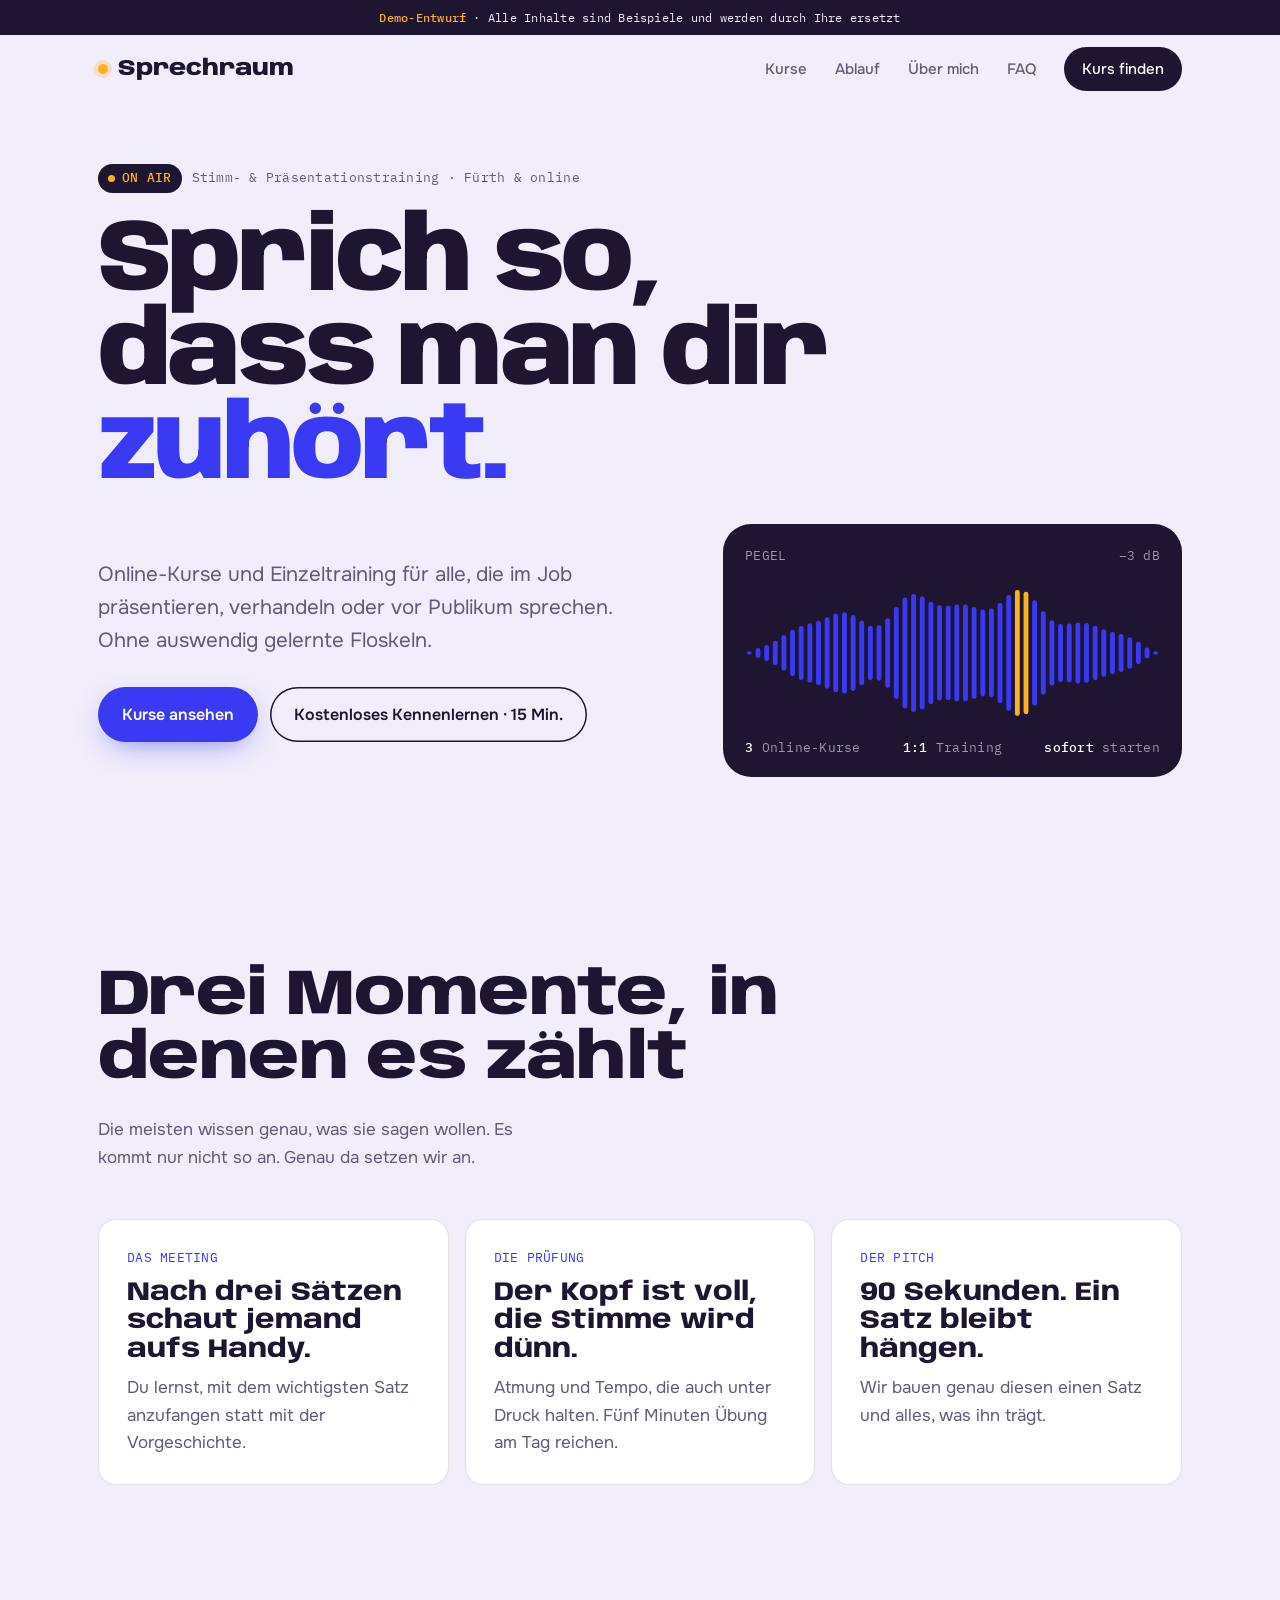
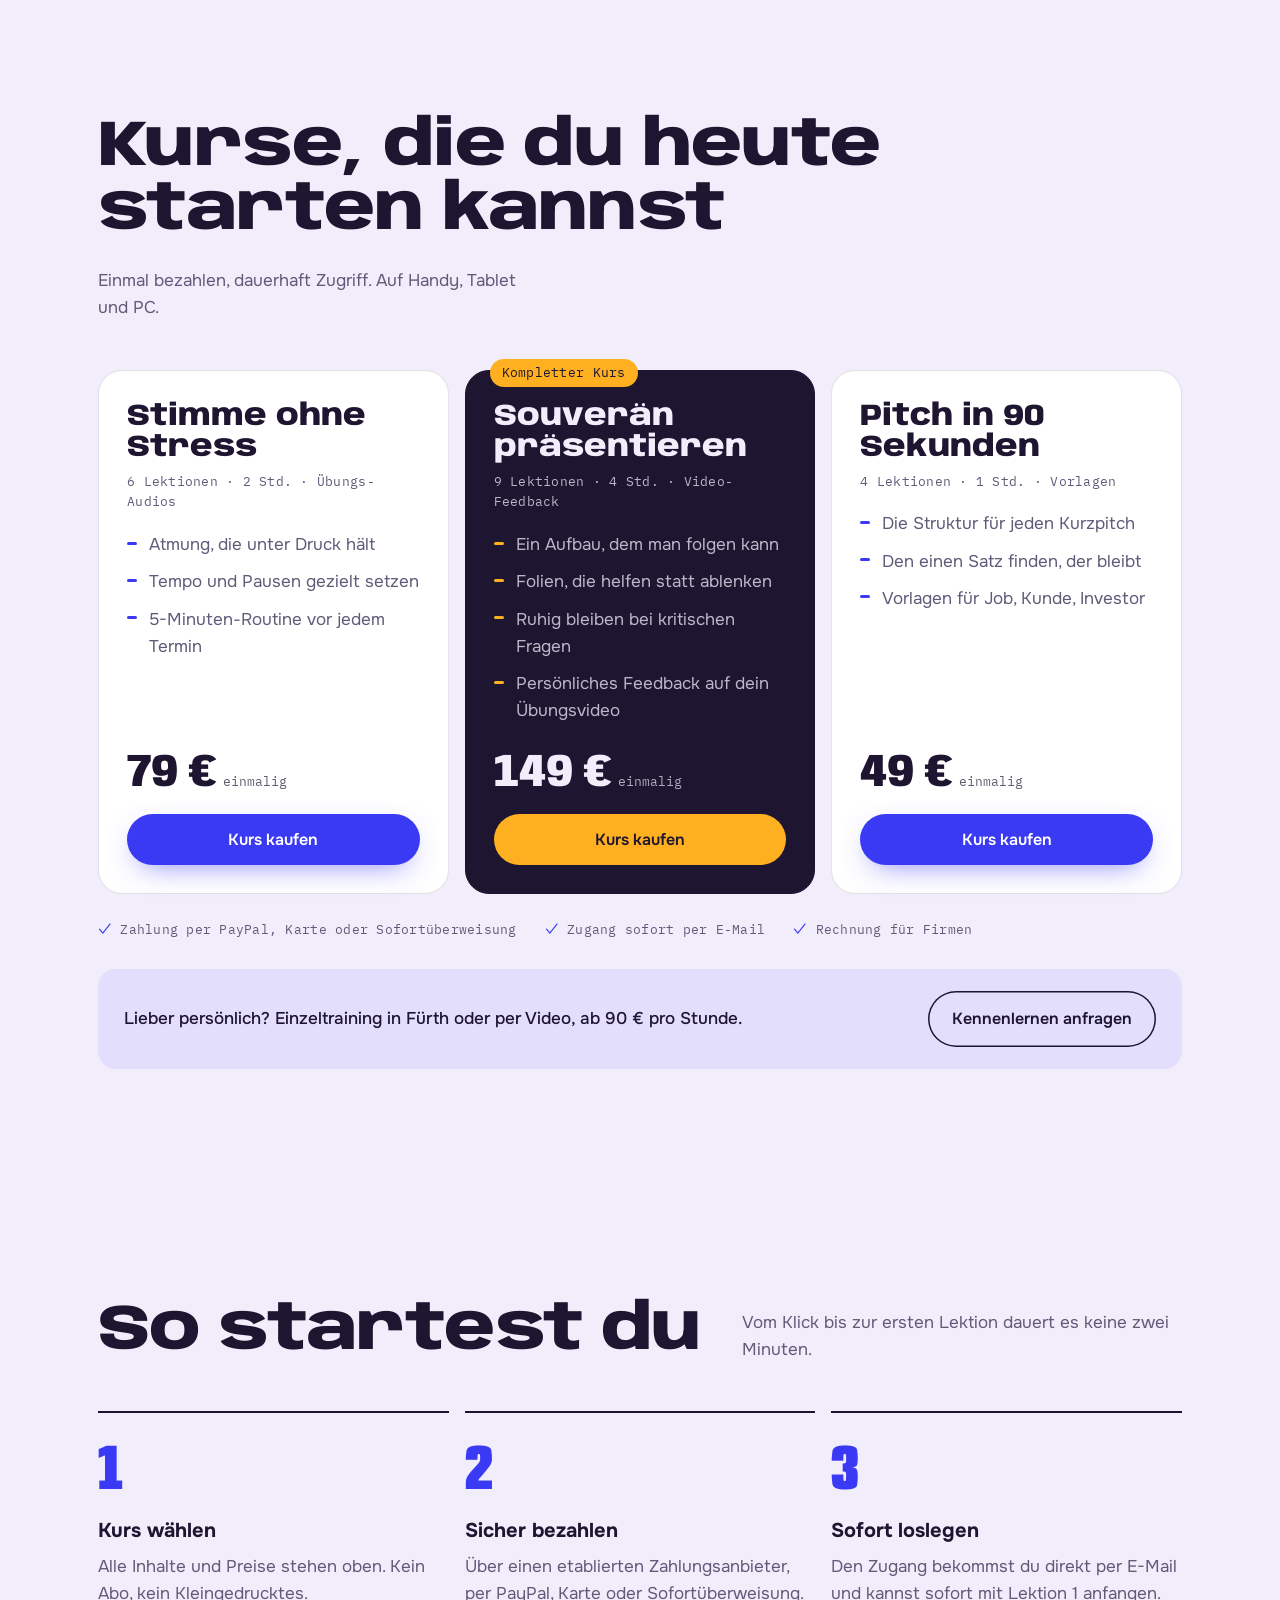
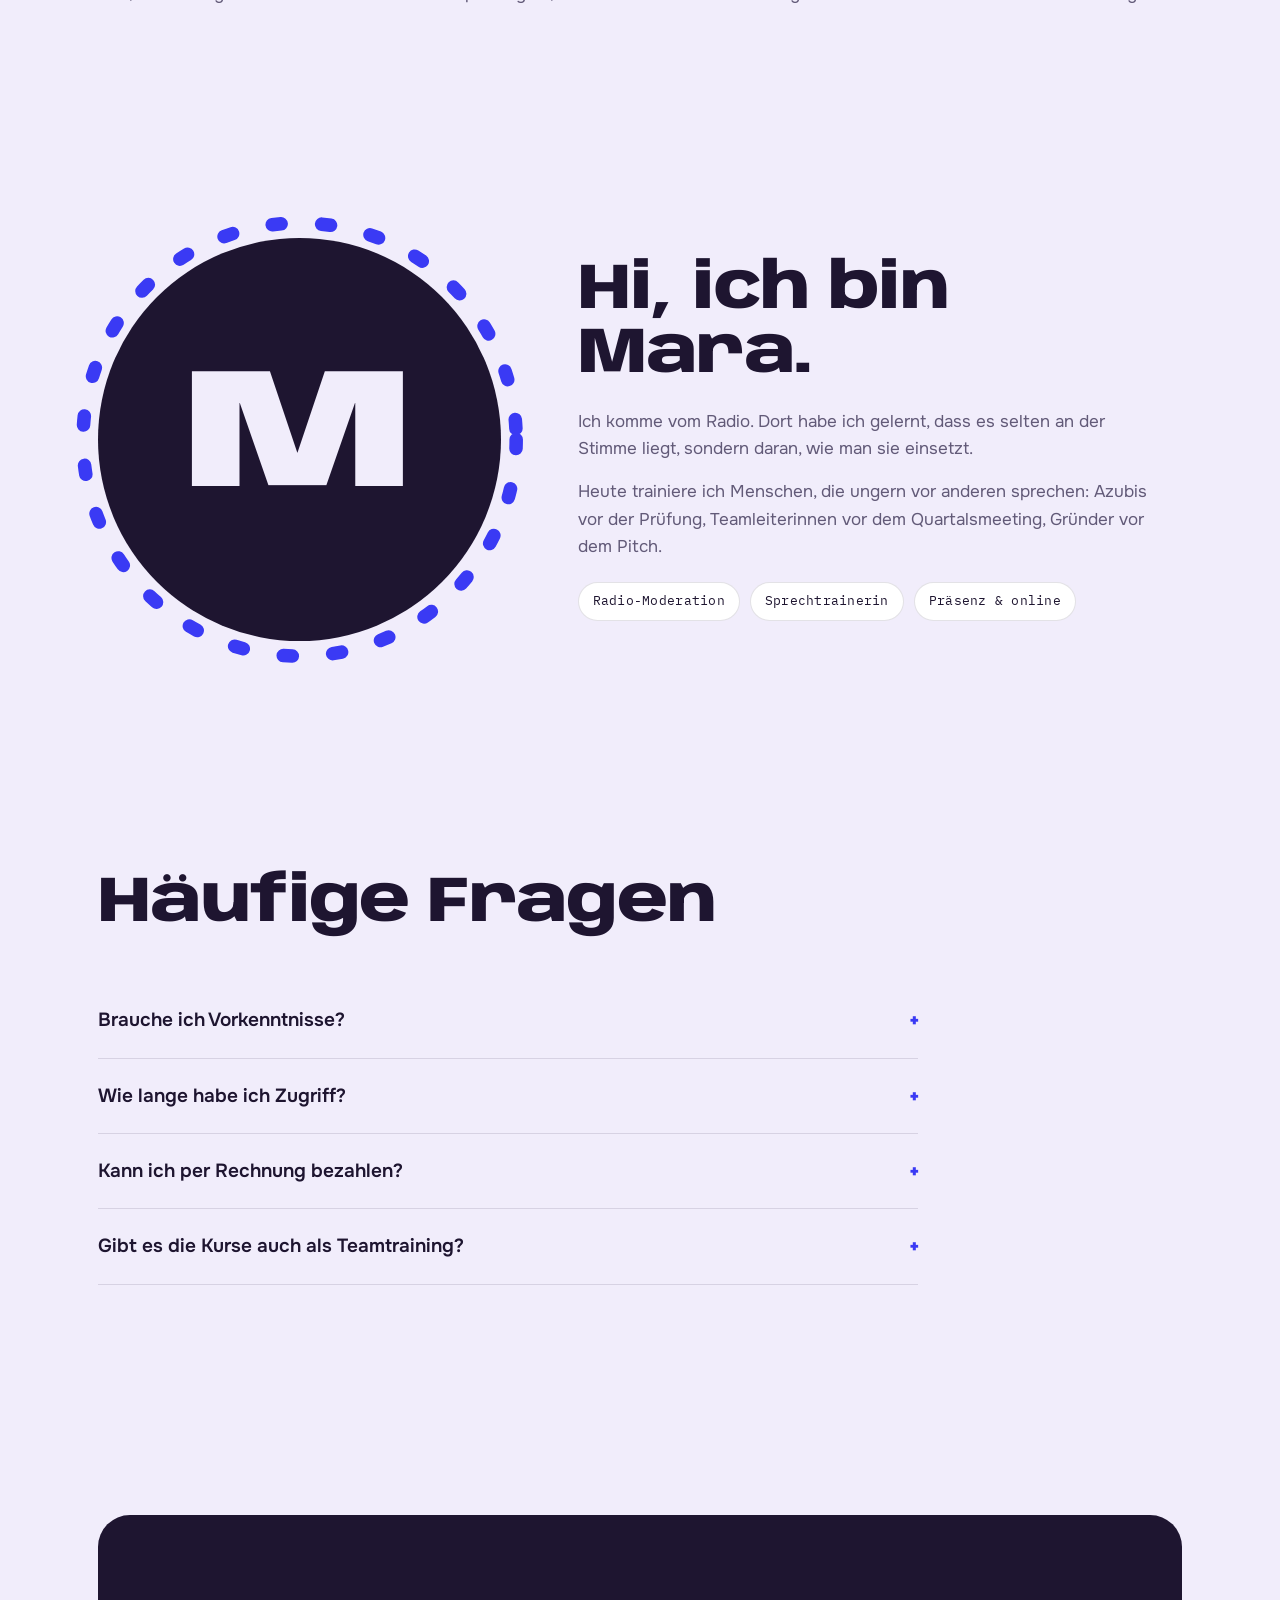
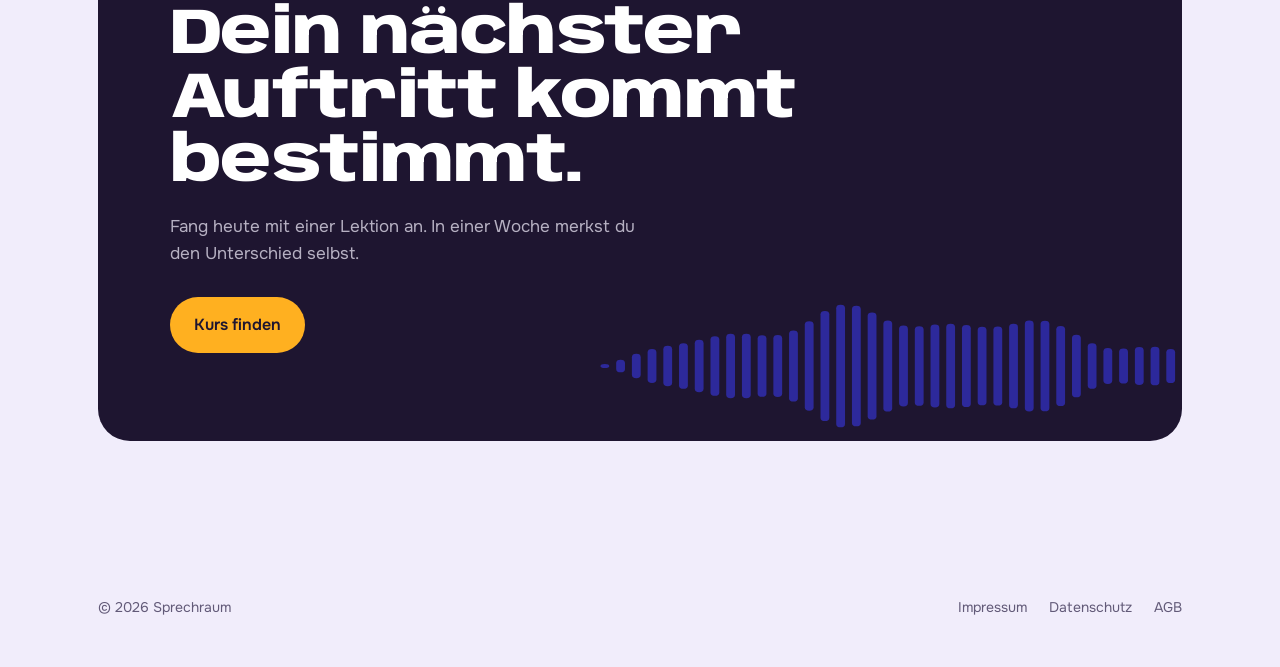
==== index.html @ bc67f405 "Demo-Entwurf: Onepager mit Kursverkauf Co-Authored-By: Claude Opus 5.5 <noreply@anthropic.com> Claud" ====
<!doctype html>
<html lang="de">
<head>
<meta charset="utf-8">
<meta name="viewport" content="width=device-width, initial-scale=1">
<meta name="robots" content="noindex, nofollow">
<title>Sprechraum – Stimm- & Präsentationstraining (Demo-Entwurf)</title>
<meta name="description" content="Demo-Entwurf eines Onepagers mit Kursverkauf: Online-Kurse und Einzeltraining für Stimme und Auftreten.">
<link rel="preconnect" href="https://fonts.googleapis.com">
<link rel="preconnect" href="https://fonts.gstatic.com" crossorigin>
<link href="https://fonts.googleapis.com/css2?family=Anybody:wdth,wght@50..150,300..900&family=IBM+Plex+Mono:wght@400;500&family=Onest:wght@400;500;600&display=swap" rel="stylesheet">
<style>
  :root {
    --plum: #1E1530;
    --lilac: #F1EDFB;
    --cobalt: #3A3AF4;
    --cobalt-deep: #2A2AC8;
    --amber: #FFB020;
    --paper: #FFFFFF;
    --muted: #625A78;
    --line: rgba(30, 21, 48, 0.12);
    --radius: 18px;
    --gutter: clamp(16px, 4vw, 48px);
    --max: 1180px;
    --display: "Anybody", "Arial Narrow", sans-serif;
    --body: "Onest", system-ui, sans-serif;
    --mono: "IBM Plex Mono", ui-monospace, monospace;
  }
  *, *::before, *::after { box-sizing: border-box; }
  html { scroll-behavior: smooth; -webkit-text-size-adjust: 100%; }
  body {
    margin: 0;
    background: var(--lilac);
    color: var(--plum);
    font-family: var(--body);
    font-size: 17px;
    line-height: 1.6;
    overflow-x: hidden;
  }
  img, svg { display: block; max-width: 100%; }
  a { color: inherit; }
  :focus-visible { outline: 3px solid var(--amber); outline-offset: 3px; border-radius: 6px; }

  .wrap { width: 100%; max-width: var(--max); margin: 0 auto; padding-left: var(--gutter); padding-right: var(--gutter); }
  .mono { font-family: var(--mono); font-size: 13px; letter-spacing: 0.02em; }

  /* ---------- Header ---------- */
  .site-header {
    position: sticky; top: 0; z-index: 20;
    background: rgba(241, 237, 251, 0.82);
    backdrop-filter: saturate(1.4) blur(12px);
    -webkit-backdrop-filter: saturate(1.4) blur(12px);
    border-bottom: 1px solid transparent;
    transition: border-color .3s ease;
  }
  .site-header.is-scrolled { border-bottom-color: var(--line); }
  .site-header .wrap { display: flex; align-items: center; justify-content: space-between; gap: 16px; height: 68px; }
  .brand { display: flex; align-items: center; gap: 10px; text-decoration: none; font-family: var(--display); font-weight: 800; font-size: 22px; font-variation-settings: "wdth" 112; letter-spacing: -0.01em; }
  .brand-dot { width: 10px; height: 10px; border-radius: 50%; background: var(--amber); box-shadow: 0 0 0 4px rgba(255, 176, 32, .25); }
  .nav { display: flex; align-items: center; gap: 28px; }
  .nav a { text-decoration: none; font-weight: 500; font-size: 15px; color: var(--muted); transition: color .2s; }
  .nav a:hover { color: var(--plum); }
  .nav .btn-small { color: var(--paper); }

  .btn {
    display: inline-flex; align-items: center; justify-content: center; gap: 10px;
    border: 0; cursor: pointer; text-decoration: none;
    font-family: var(--body); font-weight: 600; font-size: 16px;
    padding: 15px 24px; border-radius: 999px;
    transition: transform .2s ease, background-color .2s ease, box-shadow .2s ease;
  }
  .btn:active { transform: translateY(1px) scale(.98); }
  .btn-primary { background: var(--cobalt); color: var(--paper); box-shadow: 0 10px 30px -12px rgba(58, 58, 244, .7); }
  .btn-primary:hover { background: var(--cobalt-deep); }
  .btn-ghost { background: transparent; color: var(--plum); box-shadow: inset 0 0 0 1.5px var(--plum); }
  .btn-ghost:hover { background: var(--plum); color: var(--paper); }
  .btn-small { padding: 10px 18px; font-size: 14px; background: var(--plum); color: var(--paper); }
  .btn-small:hover { background: var(--cobalt); }

  /* ---------- Hero ---------- */
  .hero { padding: clamp(28px, 5vw, 60px) 0 clamp(32px, 6vw, 72px); }
  .eyebrow { display: flex; flex-wrap: wrap; align-items: center; gap: 8px 10px; color: var(--muted); margin-bottom: 22px; }
  .onair { display: inline-flex; align-items: center; gap: 7px; padding: 4px 10px; border-radius: 999px; background: var(--plum); color: var(--amber); font-weight: 500; }
  .onair::before { content: ""; width: 7px; height: 7px; border-radius: 50%; background: var(--amber); animation: blink 1.6s ease-in-out infinite; }
  @keyframes blink { 50% { opacity: .25; } }

  .headline {
    font-family: var(--display);
    font-weight: 850;
    font-size: clamp(42px, 8vw, 112px);
    line-height: .92;
    letter-spacing: -0.035em;
    margin: 0 0 26px;
    max-width: 12ch;
  }
  .headline .w {
    display: inline-block;
    font-variation-settings: "wdth" 100;
    transition: font-variation-settings .45s cubic-bezier(.2,.8,.2,1), color .45s ease;
  }
  .headline .w.is-spoken { color: var(--cobalt); font-variation-settings: "wdth" 128; }
  .headline .w.is-rest { color: var(--plum); font-variation-settings: "wdth" 100; }
  .headline .w.accent { color: var(--cobalt); }

  .hero-grid { display: grid; grid-template-columns: 1.1fr .9fr; gap: clamp(24px, 5vw, 64px); align-items: center; }
  .lede { font-size: clamp(18px, 1.6vw, 21px); color: var(--muted); max-width: 38ch; margin: 0 0 30px; }
  .cta-row { display: flex; flex-wrap: wrap; gap: 12px; }

  .wave-card {
    position: relative;
    background: var(--plum);
    color: var(--lilac);
    border-radius: 28px;
    padding: 22px 22px 18px;
    overflow: hidden;
  }
  .wave-card .mono { color: rgba(241, 237, 251, .6); display: flex; justify-content: space-between; gap: 12px; }
  .wave { width: 100%; height: 150px; margin: 12px 0 10px; }
  .wave rect { fill: var(--cobalt); transform-box: fill-box; transform-origin: center; }
  .wave rect.hot { fill: var(--amber); }
  .wave-meta { display: flex; gap: 18px; flex-wrap: wrap; }
  .wave-meta b { color: var(--paper); font-weight: 500; }

  /* ---------- Sections ---------- */
  section { scroll-margin-top: 80px; }
  .section { padding: clamp(56px, 9vw, 120px) 0; }
  .section-head { display: flex; justify-content: space-between; align-items: end; gap: 24px; margin-bottom: clamp(28px, 4vw, 48px); flex-wrap: wrap; }
  .h2 {
    font-family: var(--display);
    font-weight: 800;
    font-variation-settings: "wdth" 115;
    font-size: clamp(32px, 5vw, 64px);
    line-height: 1;
    letter-spacing: -0.025em;
    margin: 0;
    max-width: 18ch;
  }
  .section-head p { margin: 0; color: var(--muted); max-width: 40ch; }

  /* Moments */
  .moments { display: grid; grid-template-columns: repeat(3, 1fr); gap: 16px; }
  .moment { background: var(--paper); border-radius: var(--radius); padding: 28px; border: 1px solid var(--line); }
  .moment .mono { color: var(--cobalt); text-transform: uppercase; }
  .moment h3 { font-family: var(--display); font-weight: 750; font-variation-settings: "wdth" 110; font-size: 26px; line-height: 1.1; margin: 10px 0 10px; }
  .moment p { margin: 0; color: var(--muted); }

  /* Courses */
  .courses { display: grid; grid-template-columns: repeat(3, 1fr); gap: 16px; align-items: stretch; }
  .course {
    position: relative; display: flex; flex-direction: column;
    background: var(--paper); border-radius: 24px; padding: 30px 28px 28px;
    border: 1px solid var(--line);
    transition: transform .35s cubic-bezier(.2,.8,.2,1), box-shadow .35s ease;
  }
  .course:hover { transform: translateY(-6px); box-shadow: 0 30px 60px -30px rgba(30, 21, 48, .35); }
  .course.featured { background: var(--plum); color: var(--lilac); border-color: var(--plum); }
  .course.featured .course-meta, .course.featured li { color: rgba(241, 237, 251, .75); }
  .course.featured li::before { background: var(--amber); }
  .tag { position: absolute; top: -12px; left: 24px; background: var(--amber); color: var(--plum); padding: 4px 12px; border-radius: 999px; }
  .course h3 { font-family: var(--display); font-weight: 800; font-variation-settings: "wdth" 108; font-size: 30px; line-height: 1.05; margin: 0 0 8px; }
  .course-meta { color: var(--muted); margin-bottom: 18px; }
  .course ul { list-style: none; padding: 0; margin: 0 0 26px; display: grid; gap: 10px; }
  .course li { position: relative; padding-left: 22px; color: var(--muted); }
  .course li::before { content: ""; position: absolute; left: 0; top: .62em; width: 10px; height: 3px; border-radius: 2px; background: var(--cobalt); }
  .price { font-family: var(--display); font-weight: 800; font-variation-settings: "wdth" 90; font-size: 46px; line-height: 1; margin-top: auto; margin-bottom: 18px; }
  .price small { font-family: var(--mono); font-size: 13px; font-weight: 400; opacity: .7; margin-left: 6px; }
  .course .btn { width: 100%; }
  .course.featured .btn-primary { background: var(--amber); color: var(--plum); box-shadow: none; }
  .course.featured .btn-primary:hover { background: #ffc24f; }
  .trust { display: flex; flex-wrap: wrap; gap: 10px 28px; margin-top: 26px; color: var(--muted); }
  .trust span::before { content: "✓"; color: var(--cobalt); margin-right: 8px; font-family: var(--body); }
  .one-on-one { margin-top: 28px; display: flex; justify-content: space-between; align-items: center; gap: 16px 24px; flex-wrap: wrap; padding: 22px 26px; border-radius: var(--radius); background: rgba(58, 58, 244, .08); }
  .one-on-one p { margin: 0; font-weight: 500; }

  /* Steps */
  .steps { display: grid; grid-template-columns: repeat(3, 1fr); gap: 16px; counter-reset: step; }
  .step { counter-increment: step; padding: 26px 0 0; border-top: 2px solid var(--plum); }
  .step::before { content: counter(step); display: block; font-family: var(--display); font-weight: 900; font-variation-settings: "wdth" 60; font-size: 64px; line-height: 1; color: var(--cobalt); margin-bottom: 12px; }
  .step h3 { margin: 0 0 6px; font-size: 20px; }
  .step p { margin: 0; color: var(--muted); }

  /* About */
  .about { display: grid; grid-template-columns: .8fr 1.2fr; gap: clamp(28px, 6vw, 80px); align-items: center; }
  .portrait { position: relative; aspect-ratio: 1; max-width: 420px; width: 100%; border-radius: 50%; background: var(--plum); display: grid; place-items: center; }
  .portrait span { font-family: var(--display); font-weight: 900; font-variation-settings: "wdth" 150; font-size: clamp(90px, 14vw, 170px); color: var(--lilac); line-height: 1; }
  .portrait svg { position: absolute; inset: -6%; width: 112%; height: 112%; max-width: none; }
  .portrait circle { fill: none; stroke: var(--cobalt); stroke-width: 3; stroke-dasharray: 2 9; stroke-linecap: round; }
  .about p { color: var(--muted); margin: 0 0 16px; max-width: 52ch; }
  .facts { display: flex; flex-wrap: wrap; gap: 10px; margin-top: 22px; }
  .facts span { padding: 8px 14px; border-radius: 999px; background: var(--paper); border: 1px solid var(--line); }

  /* FAQ */
  .faq { max-width: 820px; }
  .faq details { border-bottom: 1px solid var(--line); }
  .faq summary { cursor: pointer; list-style: none; display: flex; justify-content: space-between; align-items: center; gap: 16px; padding: 22px 0; font-weight: 600; font-size: 19px; }
  .faq summary::-webkit-details-marker { display: none; }
  .faq summary::after { content: "+"; font-family: var(--display); font-weight: 700; font-size: 28px; line-height: 1; color: var(--cobalt); transition: transform .3s ease; }
  .faq details[open] summary::after { transform: rotate(45deg); }
  .faq details p { margin: 0 0 22px; color: var(--muted); max-width: 64ch; }

  /* Final CTA */
  .final { background: var(--plum); color: var(--lilac); border-radius: 32px; padding: clamp(36px, 7vw, 88px) clamp(24px, 6vw, 72px); position: relative; overflow: hidden; }
  .final .h2 { color: var(--paper); max-width: 14ch; }
  .final p { color: rgba(241, 237, 251, .72); max-width: 44ch; margin: 18px 0 30px; }
  .final .wave { position: absolute; right: -4%; bottom: -10px; width: 58%; height: 150px; opacity: .55; pointer-events: none; }

  /* Footer */
  .site-footer { padding: 40px 0 48px; color: var(--muted); font-size: 14px; }
  .site-footer .wrap { display: flex; justify-content: space-between; gap: 16px; flex-wrap: wrap; }
  .site-footer nav { display: flex; gap: 22px; flex-wrap: wrap; }
  .site-footer a { text-decoration: none; }
  .site-footer a:hover { color: var(--plum); }

  /* Demo badge + checkout dialog */
  .demo-strip { background: var(--plum); color: var(--lilac); text-align: center; padding: 8px 16px; font-size: 12px; }
  .demo-strip b { color: var(--amber); font-weight: 500; }
  dialog { border: 0; border-radius: 24px; padding: 0; max-width: 520px; width: calc(100vw - 32px); color: var(--plum); box-shadow: 0 40px 80px -20px rgba(30, 21, 48, .5); }
  dialog::backdrop { background: rgba(30, 21, 48, .55); backdrop-filter: blur(3px); }
  .dlg { padding: 28px; }
  .dlg .mono { color: var(--cobalt); }
  .dlg h3 { font-family: var(--display); font-weight: 800; font-variation-settings: "wdth" 110; font-size: 28px; line-height: 1.1; margin: 8px 0 12px; }
  .dlg p { color: var(--muted); margin: 0 0 14px; }
  .dlg-order { display: flex; justify-content: space-between; align-items: baseline; gap: 12px; padding: 14px 16px; border-radius: 14px; background: var(--lilac); margin: 16px 0 20px; font-weight: 600; }
  .dlg-providers { display: flex; flex-wrap: wrap; gap: 8px; margin-bottom: 20px; }
  .dlg-providers span { padding: 6px 12px; border-radius: 999px; border: 1px solid var(--line); }

  /* Reveal on scroll */
  .reveal { opacity: 0; transform: translateY(28px); transition: opacity .8s cubic-bezier(.2,.8,.2,1), transform .8s cubic-bezier(.2,.8,.2,1); transition-delay: var(--d, 0s); }
  .reveal.is-in { opacity: 1; transform: none; }

  @media (max-width: 960px) {
    .hero-grid, .about { grid-template-columns: 1fr; }
    .moments, .courses, .steps { grid-template-columns: 1fr; }
    .courses { gap: 28px; }
    .nav a:not(.btn-small) { display: none; }
    .portrait { max-width: 280px; margin: 0 auto; }
  }
  @media (max-width: 520px) {
    body { font-size: 16px; }
    .cta-row .btn { width: 100%; }
    .wave { height: 120px; }
    .final .wave { width: 90%; opacity: .35; }
  }
  @media (prefers-reduced-motion: reduce) {
    html { scroll-behavior: auto; }
    .reveal { opacity: 1; transform: none; transition: none; }
    .headline .w { transition: none; }
    .onair::before { animation: none; }
    .course, .btn { transition: none; }
  }
</style>
</head>
<body>

<div class="demo-strip mono" role="note"><b>Demo-Entwurf</b> · Alle Inhalte sind Beispiele und werden durch Ihre ersetzt</div>

<header class="site-header" id="top">
  <div class="wrap">
    <a class="brand" href="#top" aria-label="Sprechraum – zur Startseite"><span class="brand-dot" aria-hidden="true"></span>Sprechraum</a>
    <nav class="nav" aria-label="Hauptnavigation">
      <a href="#kurse">Kurse</a>
      <a href="#ablauf">Ablauf</a>
      <a href="#ueber">Über mich</a>
      <a href="#faq">FAQ</a>
      <a class="btn btn-small" href="#kurse">Kurs finden</a>
    </nav>
  </div>
</header>

<main>
  <section class="hero">
    <div class="wrap">
      <div class="eyebrow mono"><span class="onair">ON AIR</span> Stimm- &amp; Präsentationstraining · Fürth &amp; online</div>
      <h1 class="headline" id="headline" aria-label="Sprich so, dass man dir zuhört.">
        <span class="w">Sprich</span> <span class="w">so,</span> <span class="w">dass</span> <span class="w">man</span> <span class="w">dir</span> <span class="w accent-target">zuhört.</span>
      </h1>
      <div class="hero-grid">
        <div>
          <p class="lede">Online-Kurse und Einzeltraining für alle, die im Job präsentieren, verhandeln oder vor Publikum sprechen. Ohne auswendig gelernte Floskeln.</p>
          <div class="cta-row">
            <a class="btn btn-primary" href="#kurse">Kurse ansehen</a>
            <a class="btn btn-ghost" href="#kontakt">Kostenloses Kennenlernen · 15 Min.</a>
          </div>
        </div>
        <div class="wave-card reveal" aria-hidden="true">
          <div class="mono"><span>PEGEL</span><span id="level">−18 dB</span></div>
          <svg class="wave" id="wave" viewBox="0 0 480 170" preserveAspectRatio="none"></svg>
          <div class="wave-meta mono"><span><b>3</b> Online-Kurse</span><span><b>1:1</b> Training</span><span><b>sofort</b> starten</span></div>
        </div>
      </div>
    </div>
  </section>

  <section class="section" aria-labelledby="momente-title">
    <div class="wrap">
      <div class="section-head reveal">
        <h2 class="h2" id="momente-title">Drei Momente, in denen es zählt</h2>
        <p>Die meisten wissen genau, was sie sagen wollen. Es kommt nur nicht so an. Genau da setzen wir an.</p>
      </div>
      <div class="moments">
        <article class="moment reveal" style="--d:.0s">
          <div class="mono">Das Meeting</div>
          <h3>Nach drei Sätzen schaut jemand aufs Handy.</h3>
          <p>Du lernst, mit dem wichtigsten Satz anzufangen statt mit der Vorgeschichte.</p>
        </article>
        <article class="moment reveal" style="--d:.1s">
          <div class="mono">Die Prüfung</div>
          <h3>Der Kopf ist voll, die Stimme wird dünn.</h3>
          <p>Atmung und Tempo, die auch unter Druck halten. Fünf Minuten Übung am Tag reichen.</p>
        </article>
        <article class="moment reveal" style="--d:.2s">
          <div class="mono">Der Pitch</div>
          <h3>90 Sekunden. Ein Satz bleibt hängen.</h3>
          <p>Wir bauen genau diesen einen Satz und alles, was ihn trägt.</p>
        </article>
      </div>
    </div>
  </section>

  <section class="section" id="kurse" aria-labelledby="kurse-title">
    <div class="wrap">
      <div class="section-head reveal">
        <h2 class="h2" id="kurse-title">Kurse, die du heute starten kannst</h2>
        <p>Einmal bezahlen, dauerhaft Zugriff. Auf Handy, Tablet und PC.</p>
      </div>
      <div class="courses">
        <article class="course reveal" style="--d:0s">
          <h3>Stimme ohne Stress</h3>
          <div class="course-meta mono">6 Lektionen · 2 Std. · Übungs-Audios</div>
          <ul>
            <li>Atmung, die unter Druck hält</li>
            <li>Tempo und Pausen gezielt setzen</li>
            <li>5-Minuten-Routine vor jedem Termin</li>
          </ul>
          <div class="price">79 €<small>einmalig</small></div>
          <button class="btn btn-primary" data-buy="Stimme ohne Stress" data-price="79 €">Kurs kaufen</button>
        </article>
        <article class="course featured reveal" style="--d:.1s">
          <span class="tag mono">Kompletter Kurs</span>
          <h3>Souverän präsentieren</h3>
          <div class="course-meta mono">9 Lektionen · 4 Std. · Video-Feedback</div>
          <ul>
            <li>Ein Aufbau, dem man folgen kann</li>
            <li>Folien, die helfen statt ablenken</li>
            <li>Ruhig bleiben bei kritischen Fragen</li>
            <li>Persönliches Feedback auf dein Übungsvideo</li>
          </ul>
          <div class="price">149 €<small>einmalig</small></div>
          <button class="btn btn-primary" data-buy="Souverän präsentieren" data-price="149 €">Kurs kaufen</button>
        </article>
        <article class="course reveal" style="--d:.2s">
          <h3>Pitch in 90 Sekunden</h3>
          <div class="course-meta mono">4 Lektionen · 1 Std. · Vorlagen</div>
          <ul>
            <li>Die Struktur für jeden Kurzpitch</li>
            <li>Den einen Satz finden, der bleibt</li>
            <li>Vorlagen für Job, Kunde, Investor</li>
          </ul>
          <div class="price">49 €<small>einmalig</small></div>
          <button class="btn btn-primary" data-buy="Pitch in 90 Sekunden" data-price="49 €">Kurs kaufen</button>
        </article>
      </div>
      <div class="trust mono reveal">
        <span>Zahlung per PayPal, Karte oder Sofortüberweisung</span>
        <span>Zugang sofort per E-Mail</span>
        <span>Rechnung für Firmen</span>
      </div>
      <div class="one-on-one reveal" id="kontakt">
        <p>Lieber persönlich? Einzeltraining in Fürth oder per Video, ab 90 € pro Stunde.</p>
        <a class="btn btn-ghost" href="mailto:hallo@example.de?subject=Kennenlerngespr%C3%A4ch">Kennenlernen anfragen</a>
      </div>
    </div>
  </section>

  <section class="section" id="ablauf" aria-labelledby="ablauf-title">
    <div class="wrap">
      <div class="section-head reveal">
        <h2 class="h2" id="ablauf-title">So startest du</h2>
        <p>Vom Klick bis zur ersten Lektion dauert es keine zwei Minuten.</p>
      </div>
      <div class="steps">
        <div class="step reveal" style="--d:0s"><h3>Kurs wählen</h3><p>Alle Inhalte und Preise stehen oben. Kein Abo, kein Kleingedrucktes.</p></div>
        <div class="step reveal" style="--d:.1s"><h3>Sicher bezahlen</h3><p>Über einen etablierten Zahlungsanbieter, per PayPal, Karte oder Sofortüberweisung.</p></div>
        <div class="step reveal" style="--d:.2s"><h3>Sofort loslegen</h3><p>Den Zugang bekommst du direkt per E-Mail und kannst sofort mit Lektion 1 anfangen.</p></div>
      </div>
    </div>
  </section>

  <section class="section" id="ueber" aria-labelledby="ueber-title">
    <div class="wrap about">
      <div class="portrait reveal" aria-hidden="true">
        <svg viewBox="0 0 100 100"><circle cx="50" cy="50" r="48"/></svg>
        <span>M</span>
      </div>
      <div class="reveal" style="--d:.1s">
        <h2 class="h2" id="ueber-title">Hi, ich bin Mara.</h2>
        <p style="margin-top:22px">Ich komme vom Radio. Dort habe ich gelernt, dass es selten an der Stimme liegt, sondern daran, wie man sie einsetzt.</p>
        <p>Heute trainiere ich Menschen, die ungern vor anderen sprechen: Azubis vor der Prüfung, Teamleiterinnen vor dem Quartalsmeeting, Gründer vor dem Pitch.</p>
        <div class="facts mono"><span>Radio-Moderation</span><span>Sprechtrainerin</span><span>Präsenz &amp; online</span></div>
      </div>
    </div>
  </section>

  <section class="section" id="faq" aria-labelledby="faq-title">
    <div class="wrap">
      <div class="section-head reveal"><h2 class="h2" id="faq-title">Häufige Fragen</h2></div>
      <div class="faq reveal">
        <details><summary>Brauche ich Vorkenntnisse?</summary><p>Nein. Die Kurse starten bei null und sind für Menschen gemacht, die sich vor Publikum eher unwohl fühlen.</p></details>
        <details><summary>Wie lange habe ich Zugriff?</summary><p>Dauerhaft. Du zahlst einmal und kannst die Lektionen so oft ansehen, wie du willst, auch auf dem Handy.</p></details>
        <details><summary>Kann ich per Rechnung bezahlen?</summary><p>Ja. Für Firmen gibt es eine Rechnung, gern auch für mehrere Plätze im Team.</p></details>
        <details><summary>Gibt es die Kurse auch als Teamtraining?</summary><p>Ja. Schreib mir kurz, wie viele Personen teilnehmen und worum es geht. Dann bekommst du ein Angebot.</p></details>
      </div>
    </div>
  </section>

  <section class="section" aria-labelledby="final-title">
    <div class="wrap">
      <div class="final reveal">
        <h2 class="h2" id="final-title">Dein nächster Auftritt kommt bestimmt.</h2>
        <p>Fang heute mit einer Lektion an. In einer Woche merkst du den Unterschied selbst.</p>
        <a class="btn btn-primary" href="#kurse" style="background:var(--amber);color:var(--plum);box-shadow:none">Kurs finden</a>
        <svg class="wave" id="wave2" viewBox="0 0 480 150" preserveAspectRatio="none" aria-hidden="true"></svg>
      </div>
    </div>
  </section>
</main>

<footer class="site-footer">
  <div class="wrap">
    <span>© 2026 Sprechraum</span>
    <nav aria-label="Rechtliches"><a href="#impressum">Impressum</a><a href="#datenschutz">Datenschutz</a><a href="#agb">AGB</a></nav>
  </div>
</footer>

<dialog id="checkout" aria-labelledby="dlg-title">
  <div class="dlg">
    <div class="mono">Demo · Kaufen-Button</div>
    <h3 id="dlg-title">Hier öffnet sich Ihr Checkout</h3>
    <p>Im fertigen Auftritt führt dieser Button direkt auf die Bezahlseite Ihres Anbieters. Ihre Kunden zahlen dort per PayPal, Karte oder Sofortüberweisung und bekommen den Kurszugang automatisch per E-Mail.</p>
    <div class="dlg-order"><span id="dlg-course">Kurs</span><span id="dlg-price">0 €</span></div>
    <div class="dlg-providers mono"><span>Digistore24</span><span>ablefy</span><span>Stripe</span><span>CopeCart</span></div>
    <button class="btn btn-primary" type="button" id="dlgClose" style="width:100%">Verstanden</button>
  </div>
</dialog>

<script>
(() => {
  const reduce = window.matchMedia('(prefers-reduced-motion: reduce)').matches;

  // Header border on scroll
  const header = document.querySelector('.site-header');
  const onScrollHeader = () => header.classList.toggle('is-scrolled', window.scrollY > 8);
  window.addEventListener('scroll', onScrollHeader, { passive: true });
  onScrollHeader();

  // Reveal on scroll
  const reveals = document.querySelectorAll('.reveal');
  if (reduce || !('IntersectionObserver' in window)) {
    reveals.forEach(el => el.classList.add('is-in'));
  } else {
    const io = new IntersectionObserver(entries => {
      entries.forEach(e => { if (e.isIntersecting) { e.target.classList.add('is-in'); io.unobserve(e.target); } });
    }, { rootMargin: '0px 0px -8% 0px', threshold: 0.12 });
    reveals.forEach(el => io.observe(el));
  }

  // Waveform: bars that listen to pointer and scroll
  const makeWave = (svg, count, w, h) => {
    const ns = 'http://www.w3.org/2000/svg';
    const gap = w / count;
    const barW = gap * 0.56;
    const bars = [];
    for (let i = 0; i < count; i++) {
      const r = document.createElementNS(ns, 'rect');
      r.setAttribute('x', (i * gap + (gap - barW) / 2).toFixed(2));
      r.setAttribute('width', barW.toFixed(2));
      r.setAttribute('rx', (barW / 2).toFixed(2));
      svg.appendChild(r);
      bars.push(r);
    }
    const set = (i, amp) => {
      const bh = Math.max(4, amp * h * 0.92);
      bars[i].setAttribute('y', ((h - bh) / 2).toFixed(2));
      bars[i].setAttribute('height', bh.toFixed(2));
    };
    return { bars, set, count };
  };

  const w1 = makeWave(document.getElementById('wave'), 48, 480, 170);
  const w2 = makeWave(document.getElementById('wave2'), 40, 480, 150);
  const level = document.getElementById('level');

  let energy = 0.18;      // current loudness 0..1
  let target = 0.18;
  let lastY = window.scrollY;
  let t = 0;

  const kick = v => { target = Math.min(1, target + v); };
  window.addEventListener('pointermove', e => kick(Math.min(0.08, (Math.abs(e.movementX) + Math.abs(e.movementY)) / 900)), { passive: true });
  window.addEventListener('scroll', () => { const y = window.scrollY; kick(Math.min(0.25, Math.abs(y - lastY) / 600)); lastY = y; }, { passive: true });

  const shape = (i, n, time, e) => {
    const x = i / (n - 1);
    const envelope = Math.sin(Math.PI * x) ** 0.8;
    const n1 = Math.sin(time * 3.1 + i * 0.55) * 0.5 + 0.5;
    const n2 = Math.sin(time * 5.7 - i * 0.93) * 0.5 + 0.5;
    const n3 = Math.sin(time * 1.3 + i * 0.21) * 0.5 + 0.5;
    return Math.min(1, envelope * (0.12 + e * (0.35 + 0.65 * (n1 * 0.5 + n2 * 0.3 + n3 * 0.2))));
  };

  const drawStatic = () => {
    for (let i = 0; i < w1.count; i++) w1.set(i, shape(i, w1.count, 1.7, 0.45));
    for (let i = 0; i < w2.count; i++) w2.set(i, shape(i, w2.count, 2.4, 0.4));
  };

  if (reduce) {
    drawStatic();
  } else {
    const loop = () => {
      t += 0.016;
      target += (0.18 - target) * 0.02;       // settle back to idle
      energy += (target - energy) * 0.12;     // smooth
      for (let i = 0; i < w1.count; i++) {
        const a = shape(i, w1.count, t, energy);
        w1.set(i, a);
        w1.bars[i].classList.toggle('hot', a > 0.86);
      }
      for (let i = 0; i < w2.count; i++) w2.set(i, shape(i, w2.count, t * 0.8 + 3, energy * 0.9));
      const db = Math.round(-30 + energy * 30);
      level.textContent = (db <= 0 ? '−' + Math.abs(db) : '+' + db) + ' dB';
      requestAnimationFrame(loop);
    };
    requestAnimationFrame(loop);
  }

  // Headline "spoken" word by word on load, in sync with the waveform
  const words = Array.from(document.querySelectorAll('#headline .w'));
  if (reduce) {
    words[words.length - 1].classList.add('accent');
  } else {
    words.forEach((w, i) => {
      setTimeout(() => { w.classList.add('is-spoken'); kick(0.55); }, 350 + i * 260);
      setTimeout(() => { if (i < words.length - 1) { w.classList.remove('is-spoken'); w.classList.add('is-rest'); } }, 350 + i * 260 + 420);
    });
    setTimeout(() => { const last = words[words.length - 1]; last.classList.remove('is-spoken'); last.classList.add('accent'); }, 350 + words.length * 260 + 500);
  }

  // Demo checkout dialog
  const dlg = document.getElementById('checkout');
  document.querySelectorAll('[data-buy]').forEach(btn => btn.addEventListener('click', () => {
    document.getElementById('dlg-course').textContent = btn.dataset.buy;
    document.getElementById('dlg-price').textContent = btn.dataset.price;
    if (typeof dlg.showModal === 'function') dlg.showModal(); else alert('Hier öffnet sich im fertigen Auftritt Ihr Checkout.');
  }));
  document.getElementById('dlgClose').addEventListener('click', () => dlg.close());
  dlg.addEventListener('click', e => { if (e.target === dlg) dlg.close(); });

})();
</script>
</body>
</html>
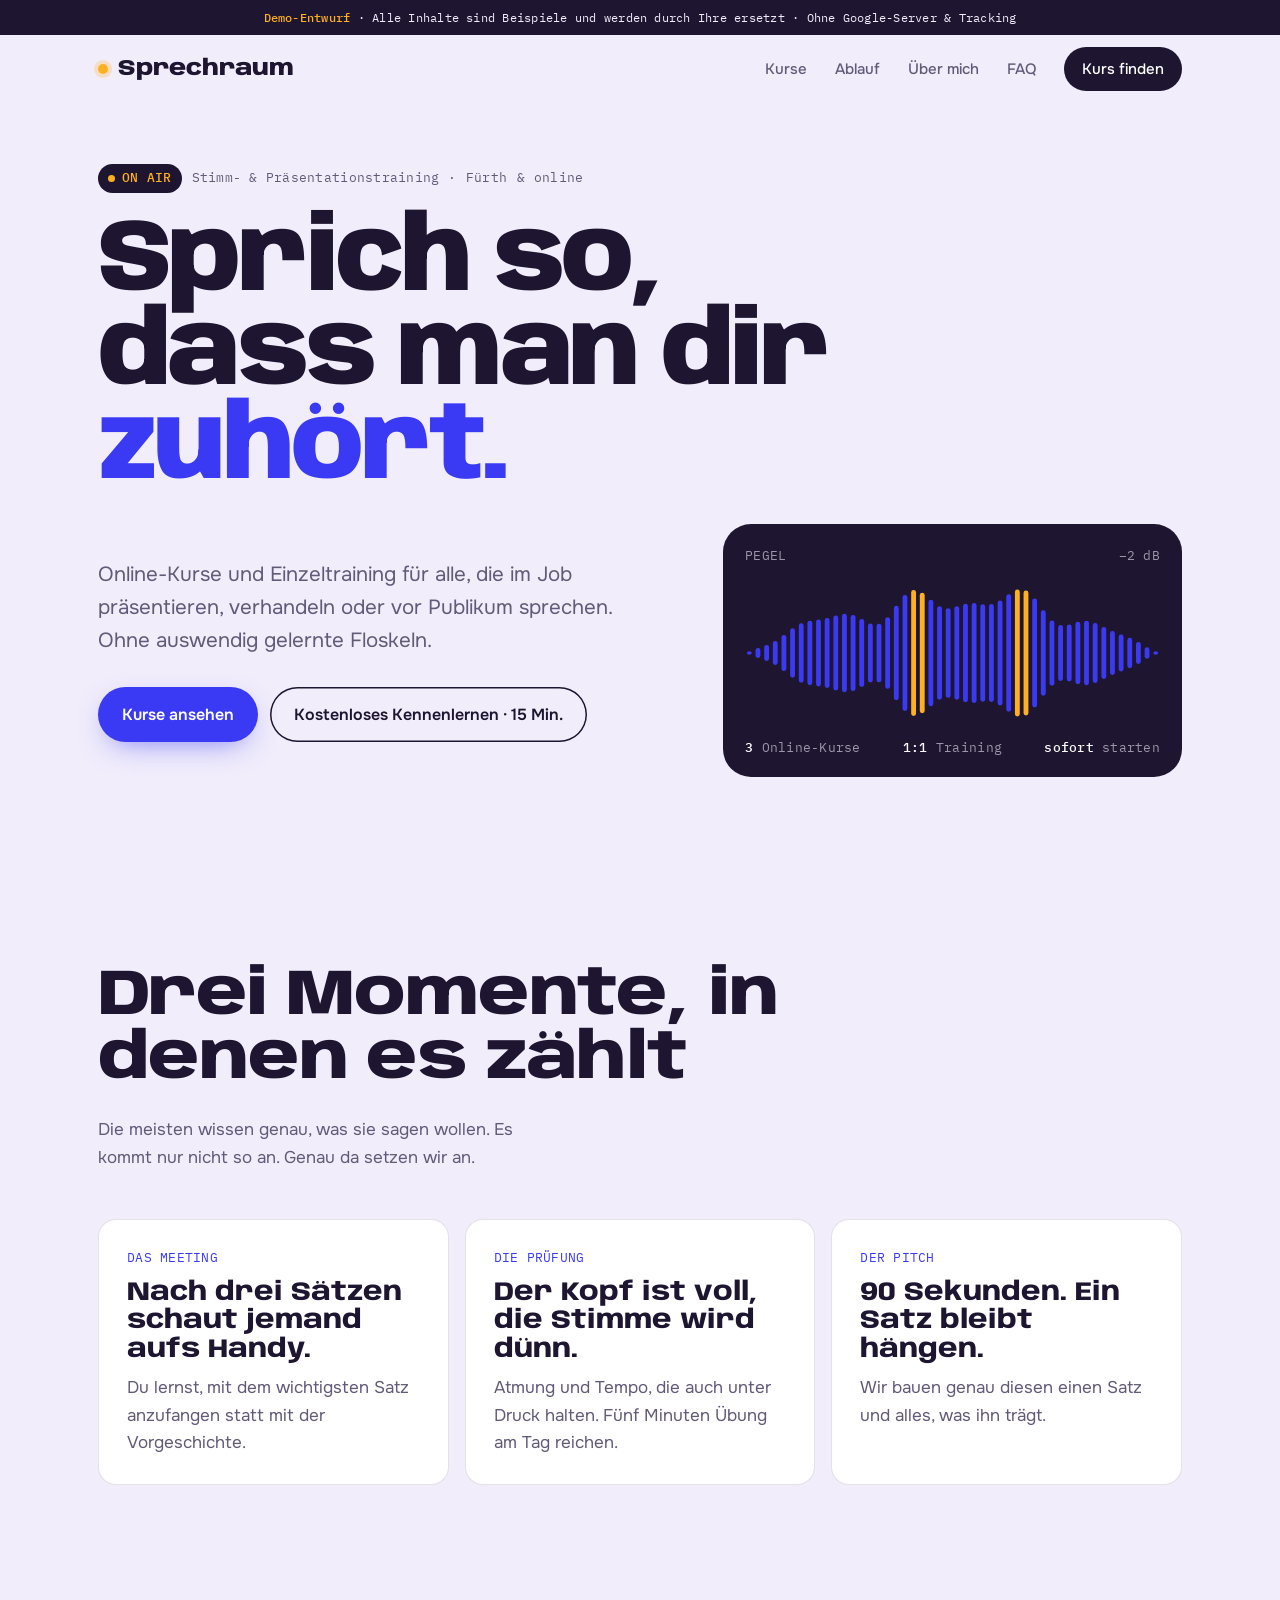
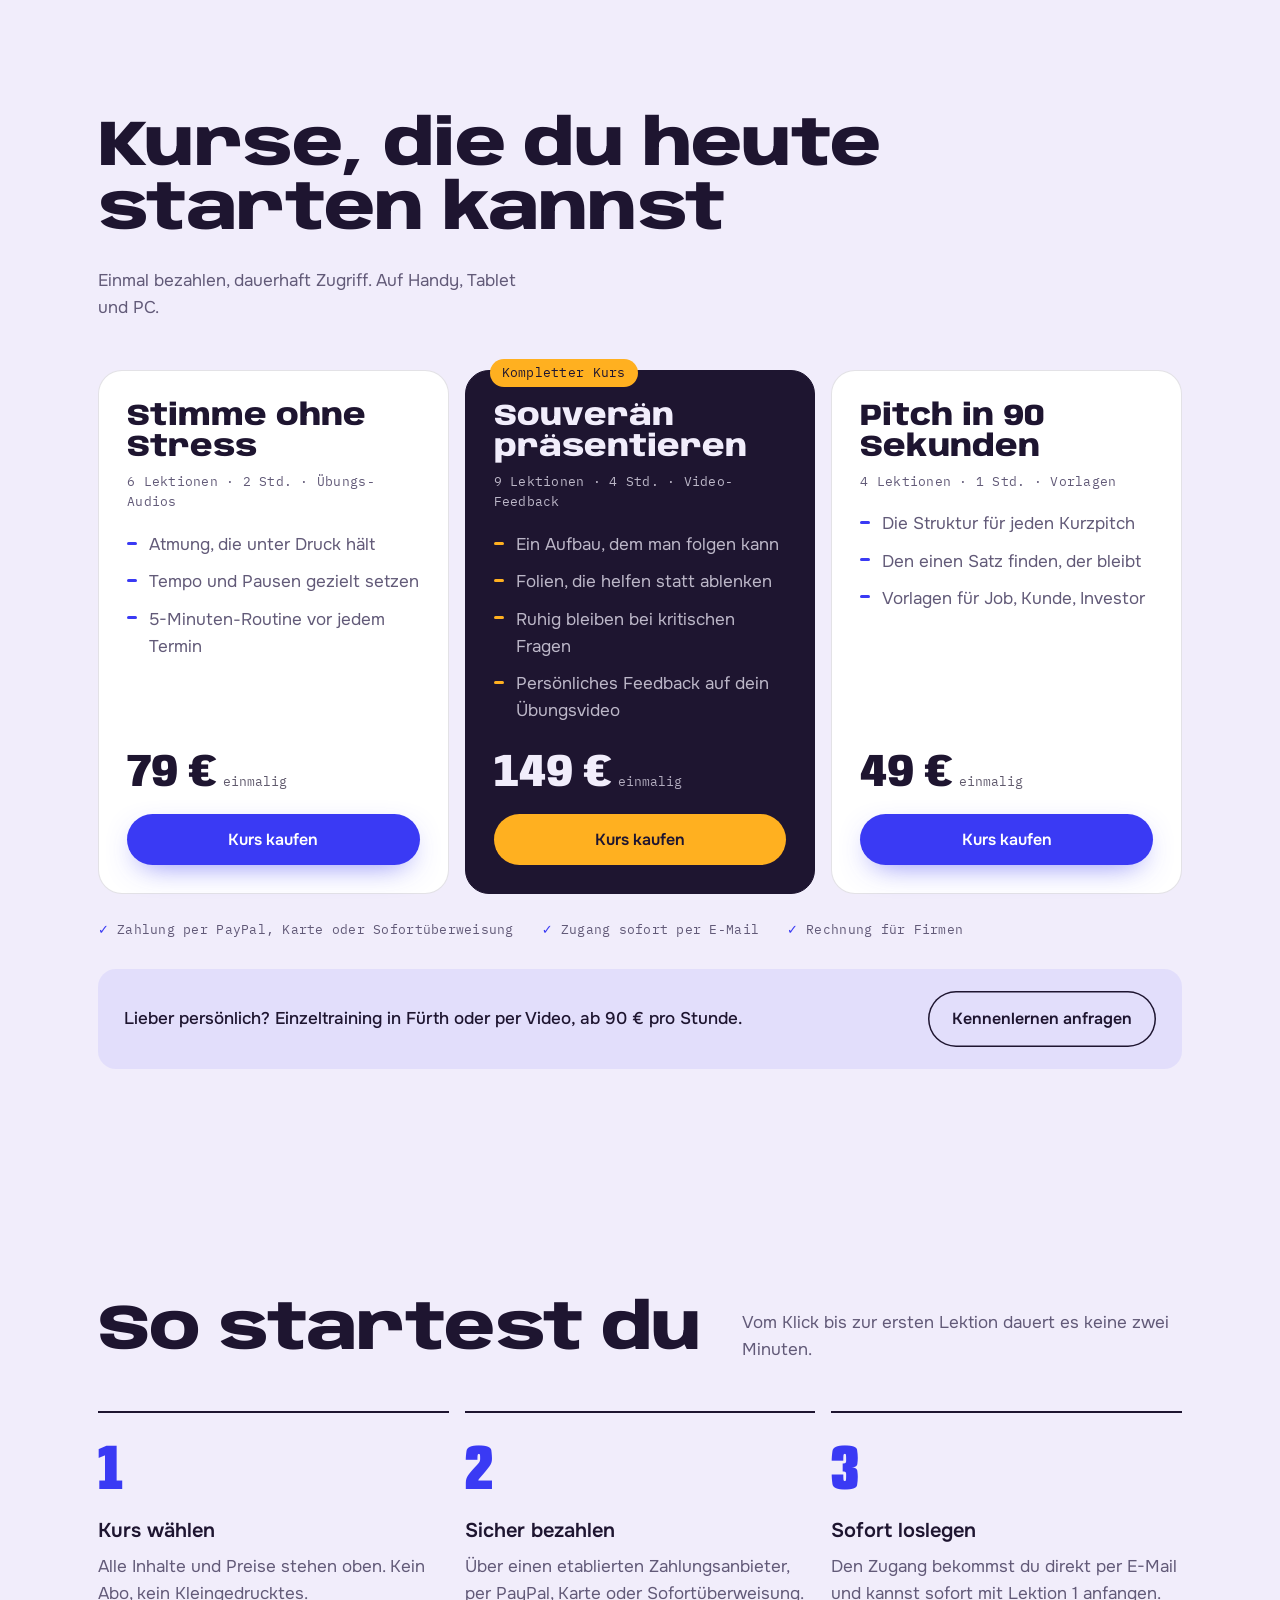
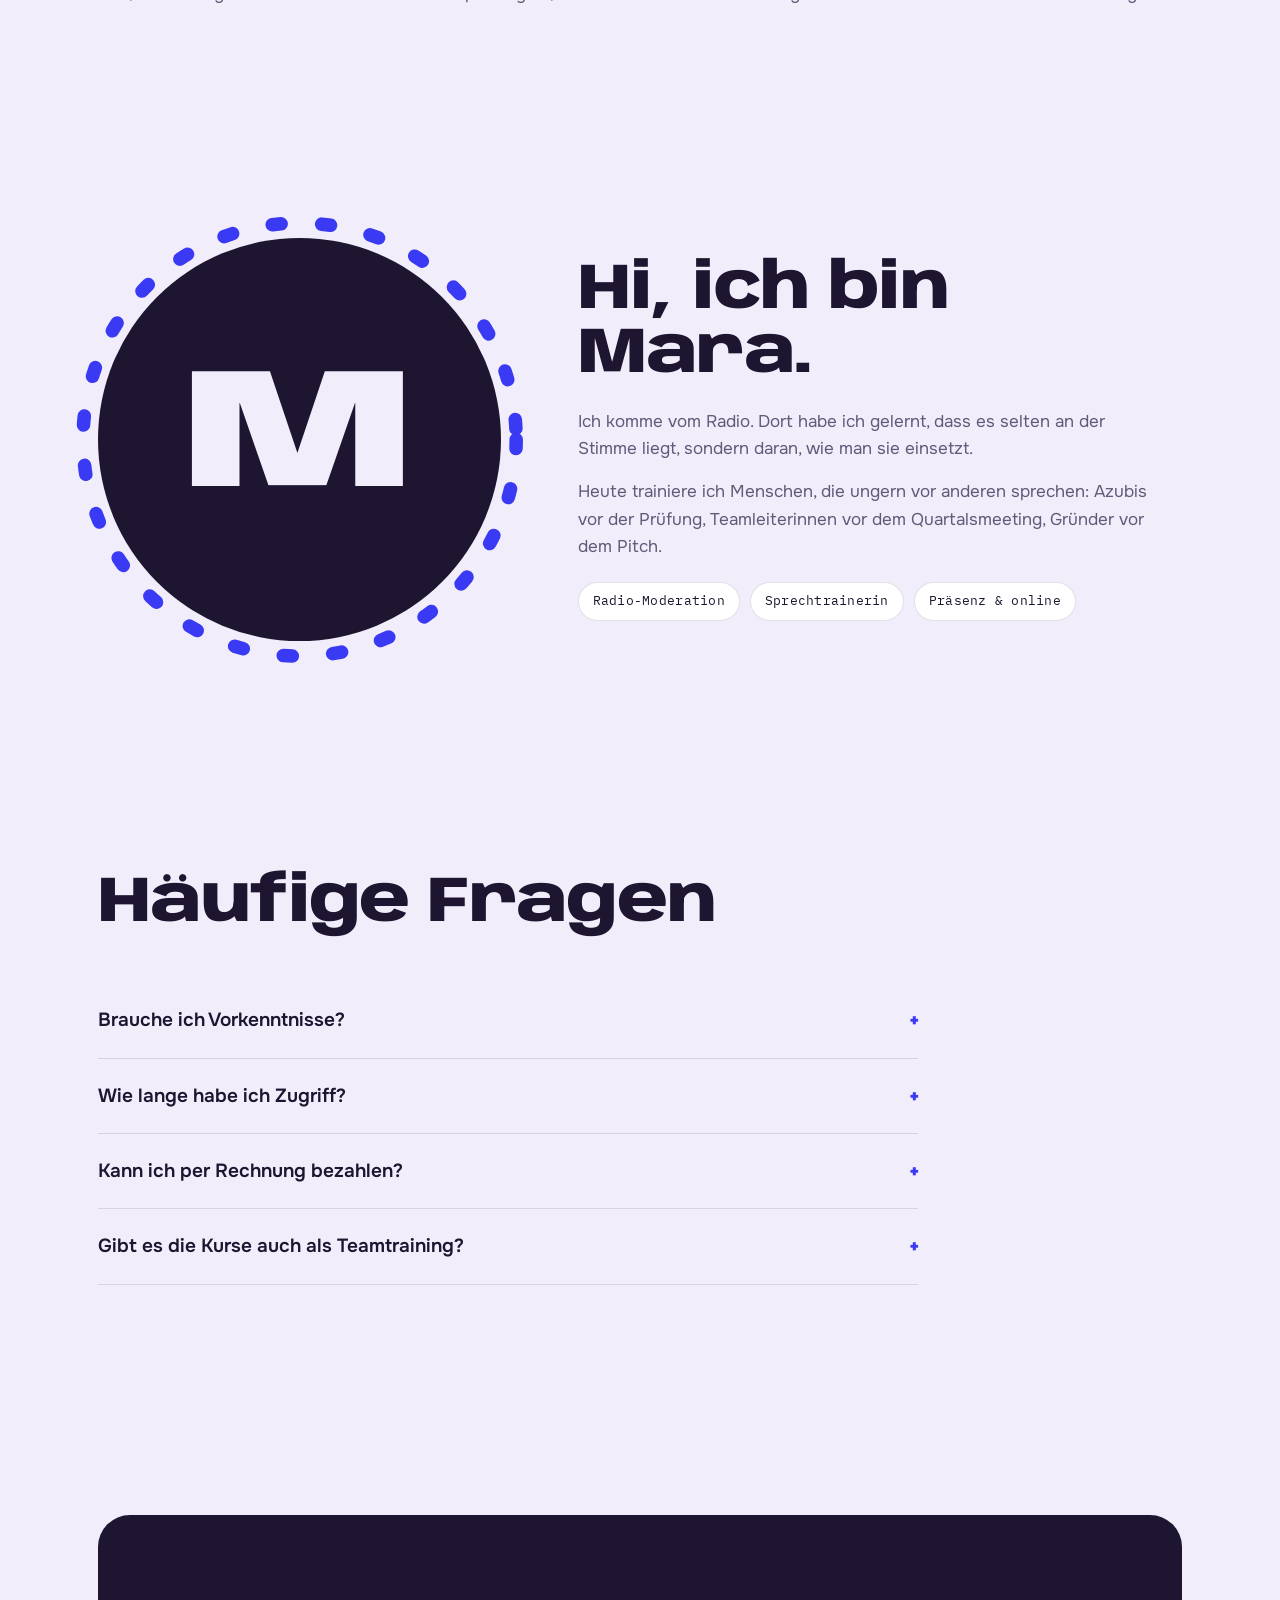
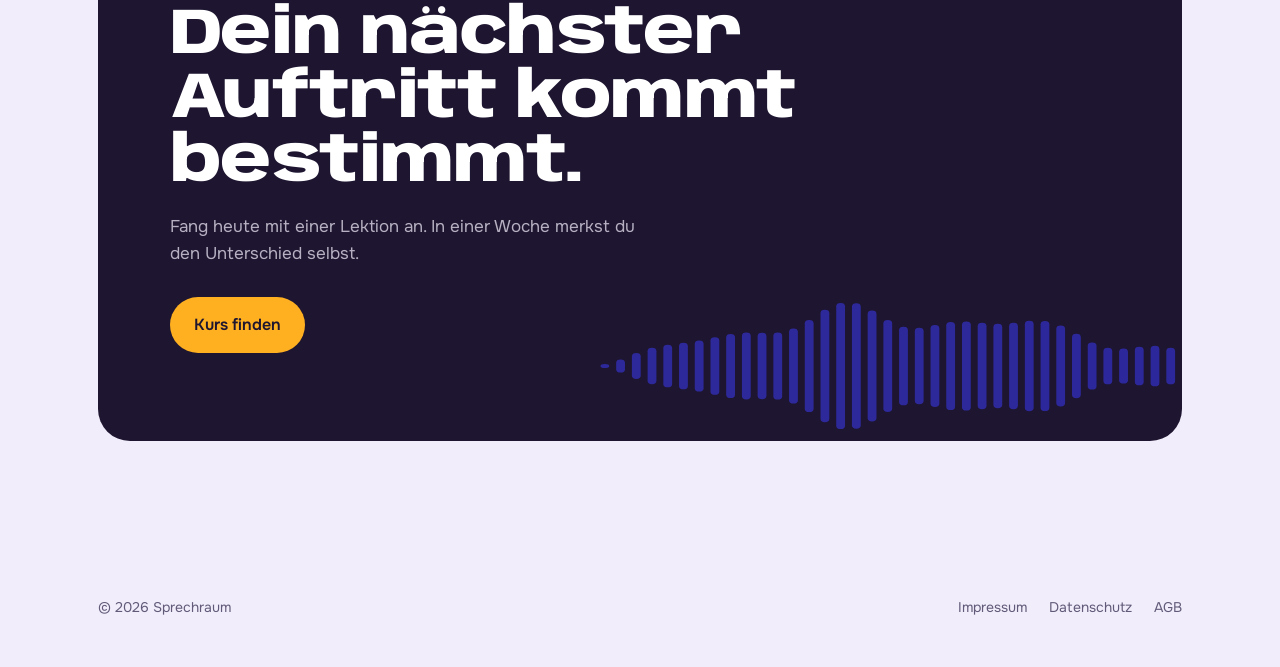
==== commit abe29e2d: "Schriften lokal eingebunden (keine Google-Server), Ort per ?ort= personalisierbar Co-Authored-By: Cl" ====
--- a/index.html
+++ b/index.html
@@ -6,9 +6,8 @@
 <meta name="robots" content="noindex, nofollow">
 <title>Sprechraum – Stimm- & Präsentationstraining (Demo-Entwurf)</title>
 <meta name="description" content="Demo-Entwurf eines Onepagers mit Kursverkauf: Online-Kurse und Einzeltraining für Stimme und Auftreten.">
-<link rel="preconnect" href="https://fonts.googleapis.com">
-<link rel="preconnect" href="https://fonts.gstatic.com" crossorigin>
-<link href="https://fonts.googleapis.com/css2?family=Anybody:wdth,wght@50..150,300..900&family=IBM+Plex+Mono:wght@400;500&family=Onest:wght@400;500;600&display=swap" rel="stylesheet">
+<link rel="preload" href="fonts/Anybody-300-900-latin.woff2" as="font" type="font/woff2" crossorigin>
+<link rel="stylesheet" href="fonts/fonts.css">
 <style>
   :root {
     --plum: #1E1530;
@@ -252,7 +251,7 @@
 </head>
 <body>
 
-<div class="demo-strip mono" role="note"><b>Demo-Entwurf</b> · Alle Inhalte sind Beispiele und werden durch Ihre ersetzt</div>
+<div class="demo-strip mono" role="note"><b>Demo-Entwurf</b> · Alle Inhalte sind Beispiele und werden durch Ihre ersetzt · Ohne Google-Server &amp; Tracking</div>
 
 <header class="site-header" id="top">
   <div class="wrap">
@@ -270,7 +269,7 @@
 <main>
   <section class="hero">
     <div class="wrap">
-      <div class="eyebrow mono"><span class="onair">ON AIR</span> Stimm- &amp; Präsentationstraining · Fürth &amp; online</div>
+      <div class="eyebrow mono"><span class="onair">ON AIR</span> Stimm- &amp; Präsentationstraining · <span data-ort>Fürth</span> &amp; online</div>
       <h1 class="headline" id="headline" aria-label="Sprich so, dass man dir zuhört.">
         <span class="w">Sprich</span> <span class="w">so,</span> <span class="w">dass</span> <span class="w">man</span> <span class="w">dir</span> <span class="w accent-target">zuhört.</span>
       </h1>
@@ -366,7 +365,7 @@
         <span>Rechnung für Firmen</span>
       </div>
       <div class="one-on-one reveal" id="kontakt">
-        <p>Lieber persönlich? Einzeltraining in Fürth oder per Video, ab 90 € pro Stunde.</p>
+        <p>Lieber persönlich? Einzeltraining in <span data-ort>Fürth</span> oder per Video, ab 90 € pro Stunde.</p>
         <a class="btn btn-ghost" href="mailto:hallo@example.de?subject=Kennenlerngespr%C3%A4ch">Kennenlernen anfragen</a>
       </div>
     </div>
@@ -446,6 +445,10 @@
 <script>
 (() => {
   const reduce = window.matchMedia('(prefers-reduced-motion: reduce)').matches;
+
+  // ?ort=Frankfurt personalisiert die Ortsangaben
+  const ort = new URLSearchParams(location.search).get('ort');
+  if (ort && /^[\p{L} .\-]{2,40}$/u.test(ort)) document.querySelectorAll('[data-ort]').forEach(el => { el.textContent = ort; });
 
   // Header border on scroll
   const header = document.querySelector('.site-header');
--- a/fonts/fonts.css
+++ b/fonts/fonts.css
@@ -0,0 +1,110 @@
+/* latin-ext */
+@font-face {
+  font-family: 'Anybody';
+  font-style: normal;
+  font-weight: 300 900;
+  font-stretch: 50% 150%;
+  font-display: swap;
+  src: url(Anybody-300-900-latin-ext.woff2) format('woff2');
+  unicode-range: U+0100-02BA, U+02BD-02C5, U+02C7-02CC, U+02CE-02D7, U+02DD-02FF, U+0304, U+0308, U+0329, U+1D00-1DBF, U+1E00-1E9F, U+1EF2-1EFF, U+2020, U+20A0-20AB, U+20AD-20C0, U+2113, U+2C60-2C7F, U+A720-A7FF;
+}
+/* latin */
+@font-face {
+  font-family: 'Anybody';
+  font-style: normal;
+  font-weight: 300 900;
+  font-stretch: 50% 150%;
+  font-display: swap;
+  src: url(Anybody-300-900-latin.woff2) format('woff2');
+  unicode-range: U+0000-00FF, U+0131, U+0152-0153, U+02BB-02BC, U+02C6, U+02DA, U+02DC, U+0304, U+0308, U+0329, U+2000-206F, U+20AC, U+2122, U+2191, U+2193, U+2212, U+2215, U+FEFF, U+FFFD;
+}
+/* latin-ext */
+@font-face {
+  font-family: 'IBM Plex Mono';
+  font-style: normal;
+  font-weight: 400;
+  font-display: swap;
+  src: url(IBMPlexMono-400-latin-ext.woff2) format('woff2');
+  unicode-range: U+0100-02BA, U+02BD-02C5, U+02C7-02CC, U+02CE-02D7, U+02DD-02FF, U+0304, U+0308, U+0329, U+1D00-1DBF, U+1E00-1E9F, U+1EF2-1EFF, U+2020, U+20A0-20AB, U+20AD-20C0, U+2113, U+2C60-2C7F, U+A720-A7FF;
+}
+/* latin */
+@font-face {
+  font-family: 'IBM Plex Mono';
+  font-style: normal;
+  font-weight: 400;
+  font-display: swap;
+  src: url(IBMPlexMono-400-latin.woff2) format('woff2');
+  unicode-range: U+0000-00FF, U+0131, U+0152-0153, U+02BB-02BC, U+02C6, U+02DA, U+02DC, U+0304, U+0308, U+0329, U+2000-206F, U+20AC, U+2122, U+2191, U+2193, U+2212, U+2215, U+FEFF, U+FFFD;
+}
+/* latin-ext */
+@font-face {
+  font-family: 'IBM Plex Mono';
+  font-style: normal;
+  font-weight: 500;
+  font-display: swap;
+  src: url(IBMPlexMono-500-latin-ext.woff2) format('woff2');
+  unicode-range: U+0100-02BA, U+02BD-02C5, U+02C7-02CC, U+02CE-02D7, U+02DD-02FF, U+0304, U+0308, U+0329, U+1D00-1DBF, U+1E00-1E9F, U+1EF2-1EFF, U+2020, U+20A0-20AB, U+20AD-20C0, U+2113, U+2C60-2C7F, U+A720-A7FF;
+}
+/* latin */
+@font-face {
+  font-family: 'IBM Plex Mono';
+  font-style: normal;
+  font-weight: 500;
+  font-display: swap;
+  src: url(IBMPlexMono-500-latin.woff2) format('woff2');
+  unicode-range: U+0000-00FF, U+0131, U+0152-0153, U+02BB-02BC, U+02C6, U+02DA, U+02DC, U+0304, U+0308, U+0329, U+2000-206F, U+20AC, U+2122, U+2191, U+2193, U+2212, U+2215, U+FEFF, U+FFFD;
+}
+/* latin-ext */
+@font-face {
+  font-family: 'Onest';
+  font-style: normal;
+  font-weight: 400;
+  font-display: swap;
+  src: url(Onest-400-latin-ext.woff2) format('woff2');
+  unicode-range: U+0100-02BA, U+02BD-02C5, U+02C7-02CC, U+02CE-02D7, U+02DD-02FF, U+0304, U+0308, U+0329, U+1D00-1DBF, U+1E00-1E9F, U+1EF2-1EFF, U+2020, U+20A0-20AB, U+20AD-20C0, U+2113, U+2C60-2C7F, U+A720-A7FF;
+}
+/* latin */
+@font-face {
+  font-family: 'Onest';
+  font-style: normal;
+  font-weight: 400;
+  font-display: swap;
+  src: url(Onest-400-latin.woff2) format('woff2');
+  unicode-range: U+0000-00FF, U+0131, U+0152-0153, U+02BB-02BC, U+02C6, U+02DA, U+02DC, U+0304, U+0308, U+0329, U+2000-206F, U+20AC, U+2122, U+2191, U+2193, U+2212, U+2215, U+FEFF, U+FFFD;
+}
+/* latin-ext */
+@font-face {
+  font-family: 'Onest';
+  font-style: normal;
+  font-weight: 500;
+  font-display: swap;
+  src: url(Onest-500-latin-ext.woff2) format('woff2');
+  unicode-range: U+0100-02BA, U+02BD-02C5, U+02C7-02CC, U+02CE-02D7, U+02DD-02FF, U+0304, U+0308, U+0329, U+1D00-1DBF, U+1E00-1E9F, U+1EF2-1EFF, U+2020, U+20A0-20AB, U+20AD-20C0, U+2113, U+2C60-2C7F, U+A720-A7FF;
+}
+/* latin */
+@font-face {
+  font-family: 'Onest';
+  font-style: normal;
+  font-weight: 500;
+  font-display: swap;
+  src: url(Onest-500-latin.woff2) format('woff2');
+  unicode-range: U+0000-00FF, U+0131, U+0152-0153, U+02BB-02BC, U+02C6, U+02DA, U+02DC, U+0304, U+0308, U+0329, U+2000-206F, U+20AC, U+2122, U+2191, U+2193, U+2212, U+2215, U+FEFF, U+FFFD;
+}
+/* latin-ext */
+@font-face {
+  font-family: 'Onest';
+  font-style: normal;
+  font-weight: 600;
+  font-display: swap;
+  src: url(Onest-600-latin-ext.woff2) format('woff2');
+  unicode-range: U+0100-02BA, U+02BD-02C5, U+02C7-02CC, U+02CE-02D7, U+02DD-02FF, U+0304, U+0308, U+0329, U+1D00-1DBF, U+1E00-1E9F, U+1EF2-1EFF, U+2020, U+20A0-20AB, U+20AD-20C0, U+2113, U+2C60-2C7F, U+A720-A7FF;
+}
+/* latin */
+@font-face {
+  font-family: 'Onest';
+  font-style: normal;
+  font-weight: 600;
+  font-display: swap;
+  src: url(Onest-600-latin.woff2) format('woff2');
+  unicode-range: U+0000-00FF, U+0131, U+0152-0153, U+02BB-02BC, U+02C6, U+02DA, U+02DC, U+0304, U+0308, U+0329, U+2000-206F, U+20AC, U+2122, U+2191, U+2193, U+2212, U+2215, U+FEFF, U+FFFD;
+}
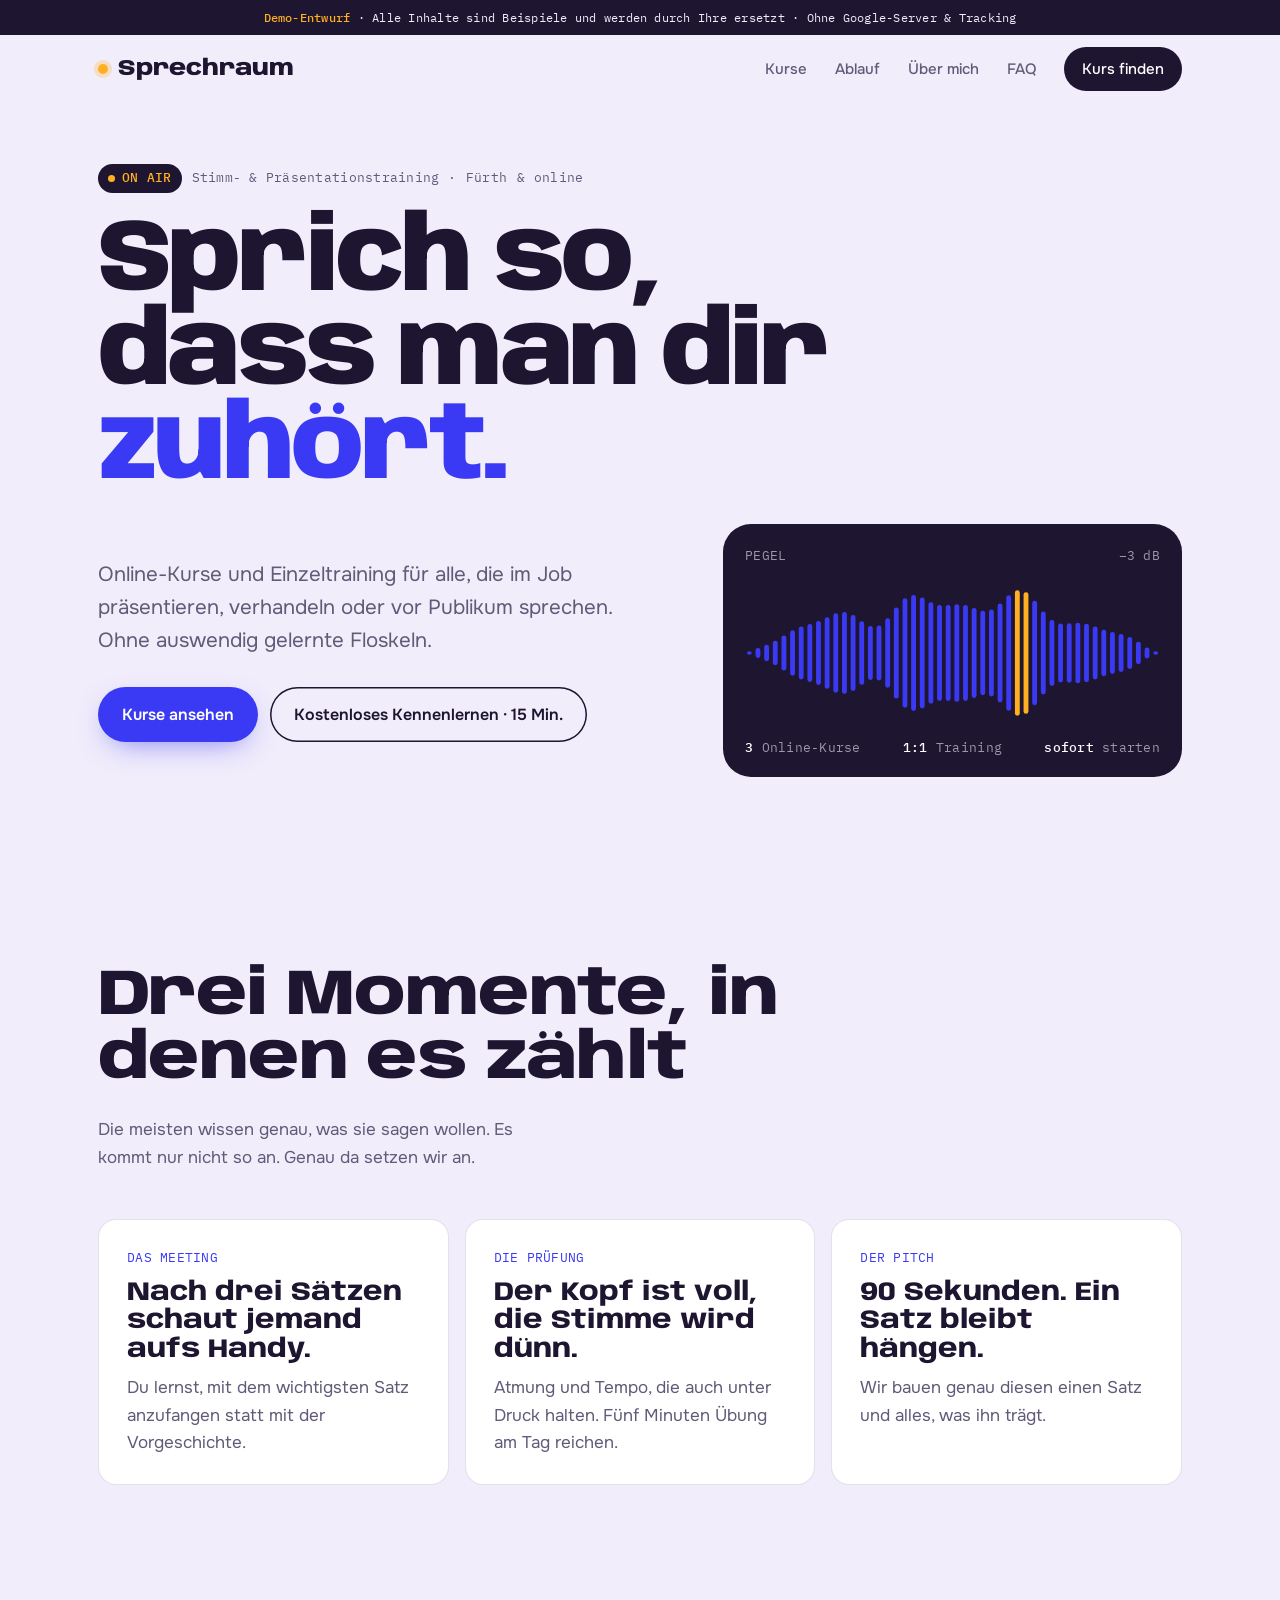
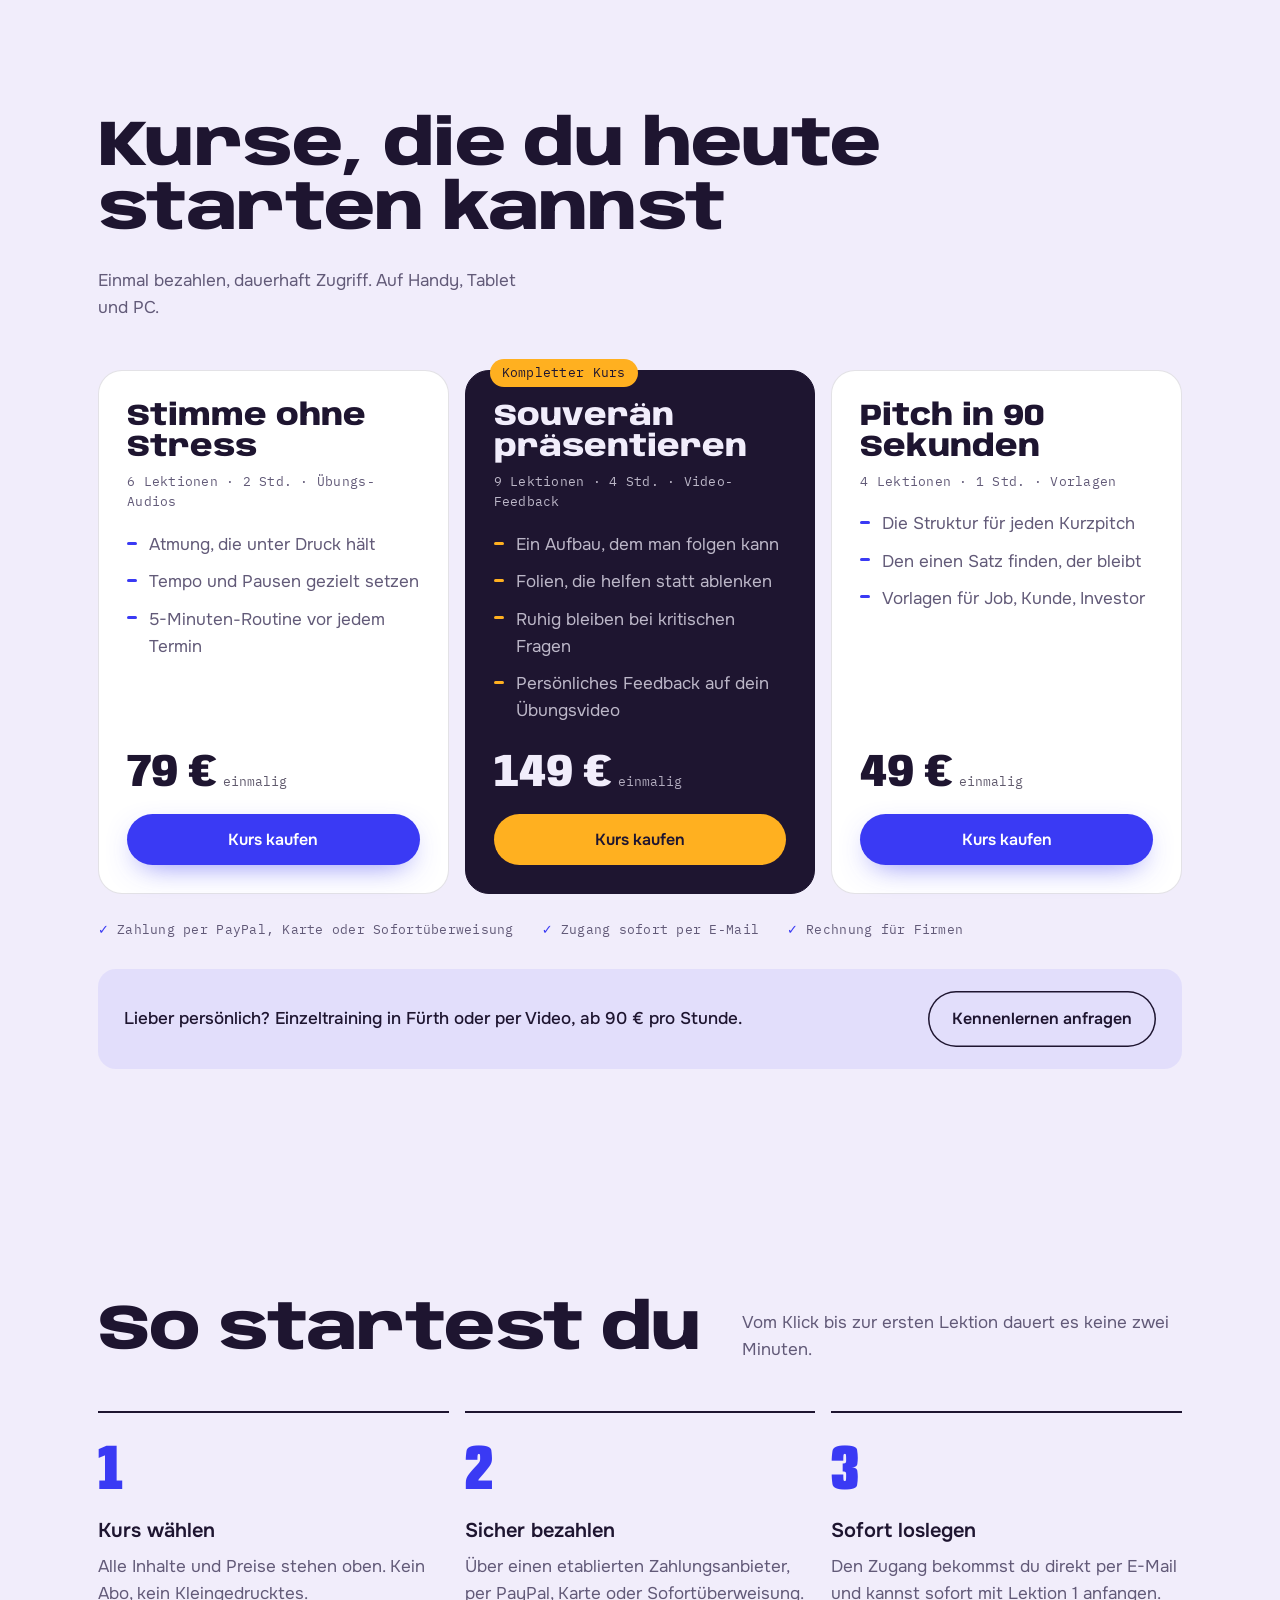
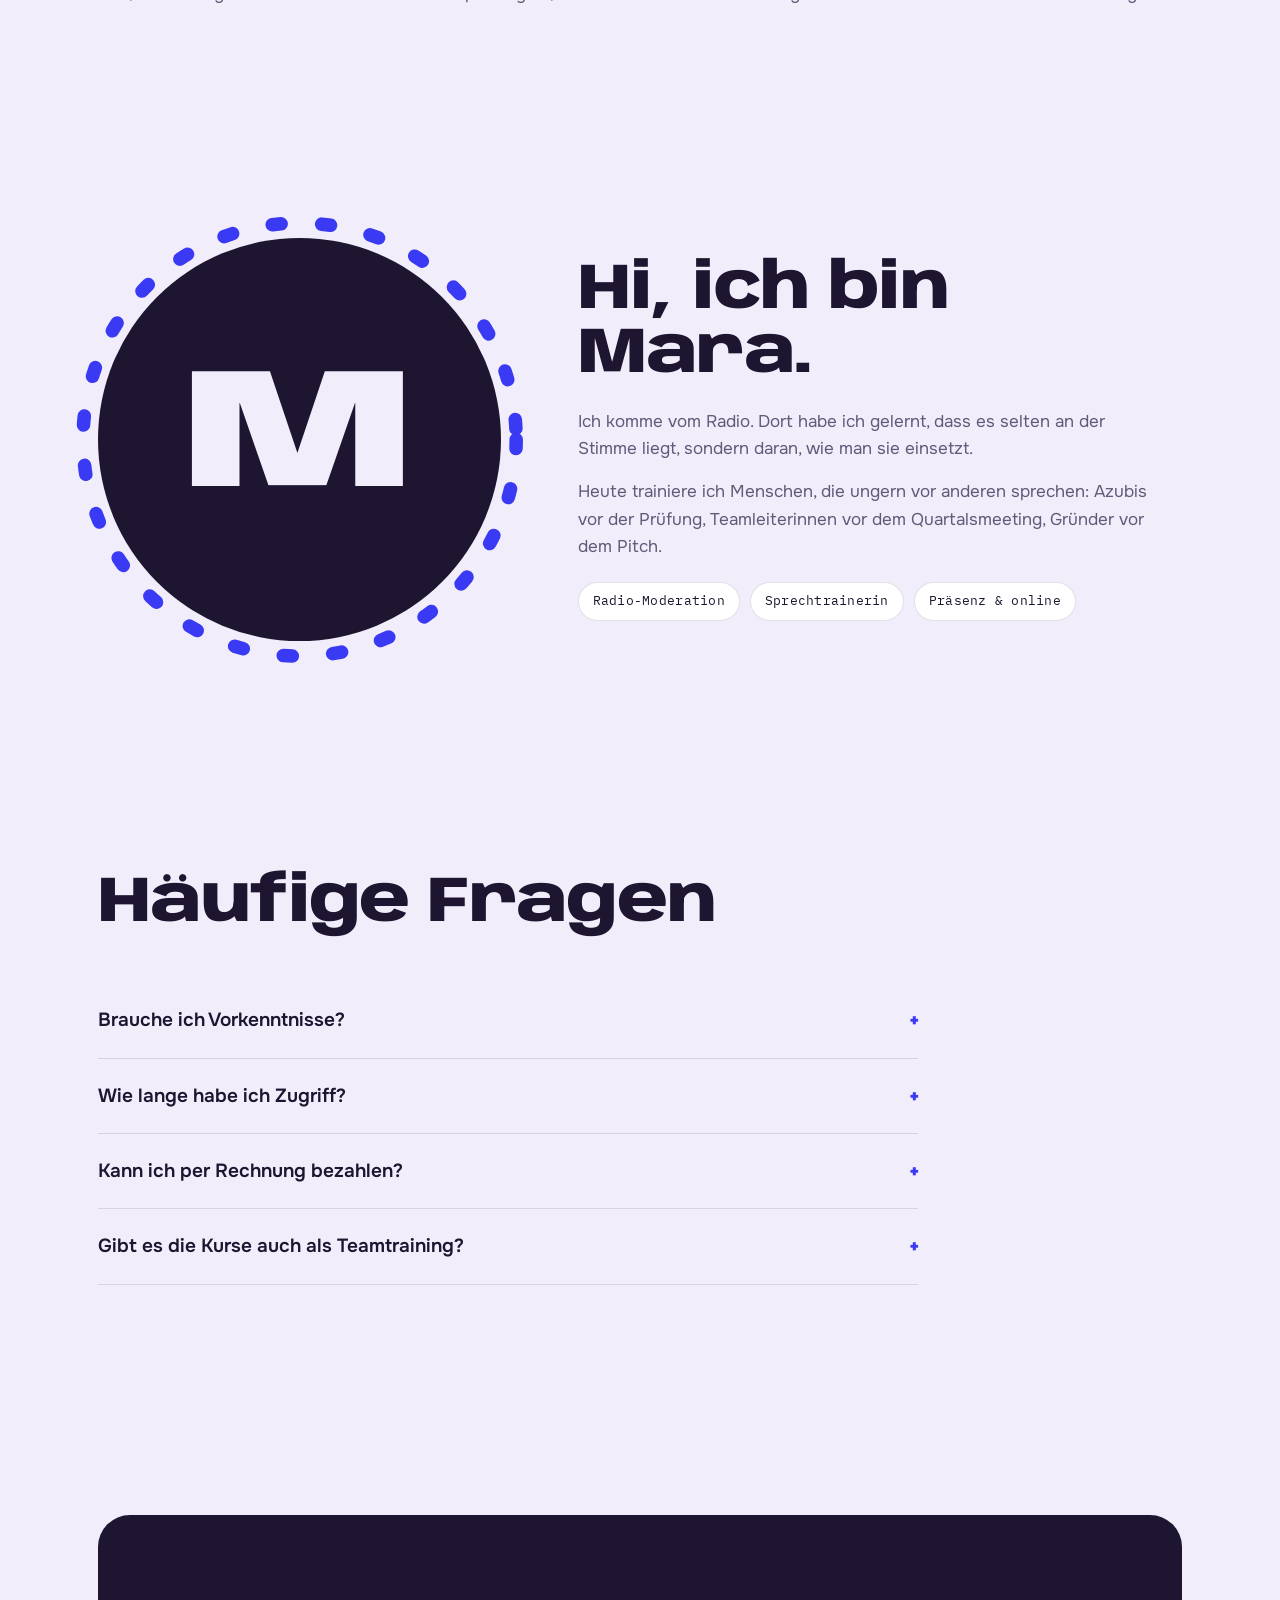
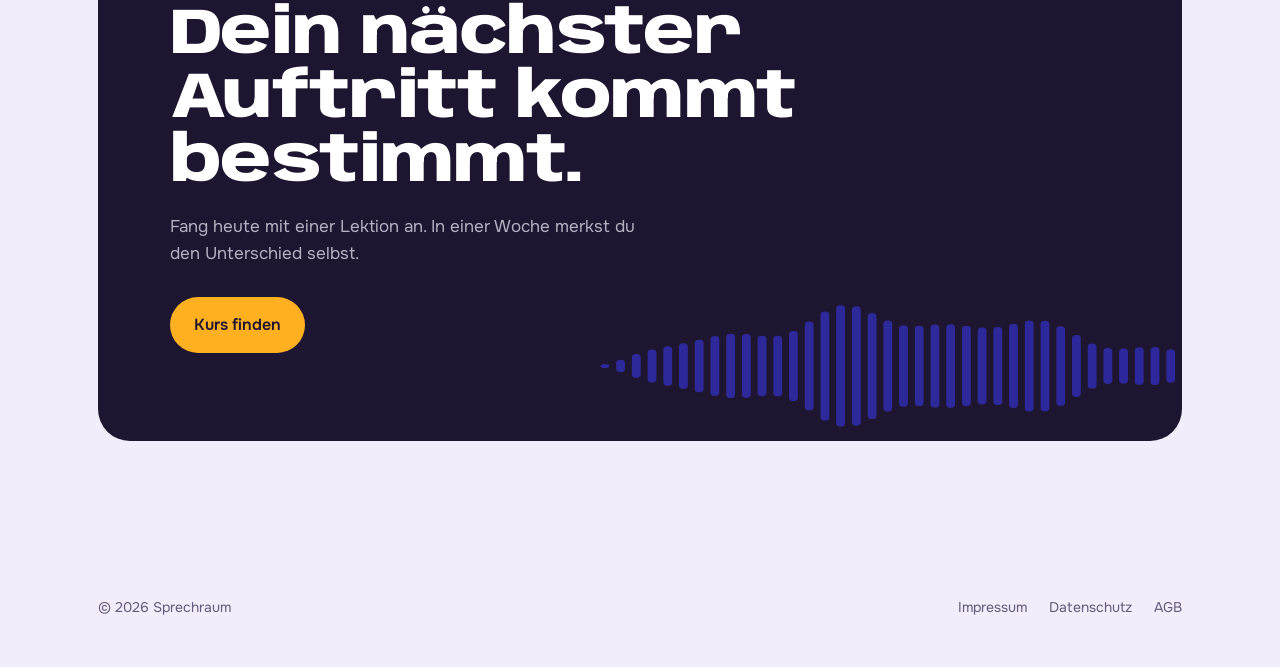
==== commit 506707b9: "Fix: Welle im Abschluss-Block verdeckt auf Mobil den Button nicht mehr Co-Authored-By: Claude Opus 5" ====
--- a/index.html
+++ b/index.html
@@ -201,6 +201,7 @@
   .final { background: var(--plum); color: var(--lilac); border-radius: 32px; padding: clamp(36px, 7vw, 88px) clamp(24px, 6vw, 72px); position: relative; overflow: hidden; }
   .final .h2 { color: var(--paper); max-width: 14ch; }
   .final p { color: rgba(241, 237, 251, .72); max-width: 44ch; margin: 18px 0 30px; }
+  .final .btn { position: relative; z-index: 1; }
   .final .wave { position: absolute; right: -4%; bottom: -10px; width: 58%; height: 150px; opacity: .55; pointer-events: none; }
 
   /* Footer */
